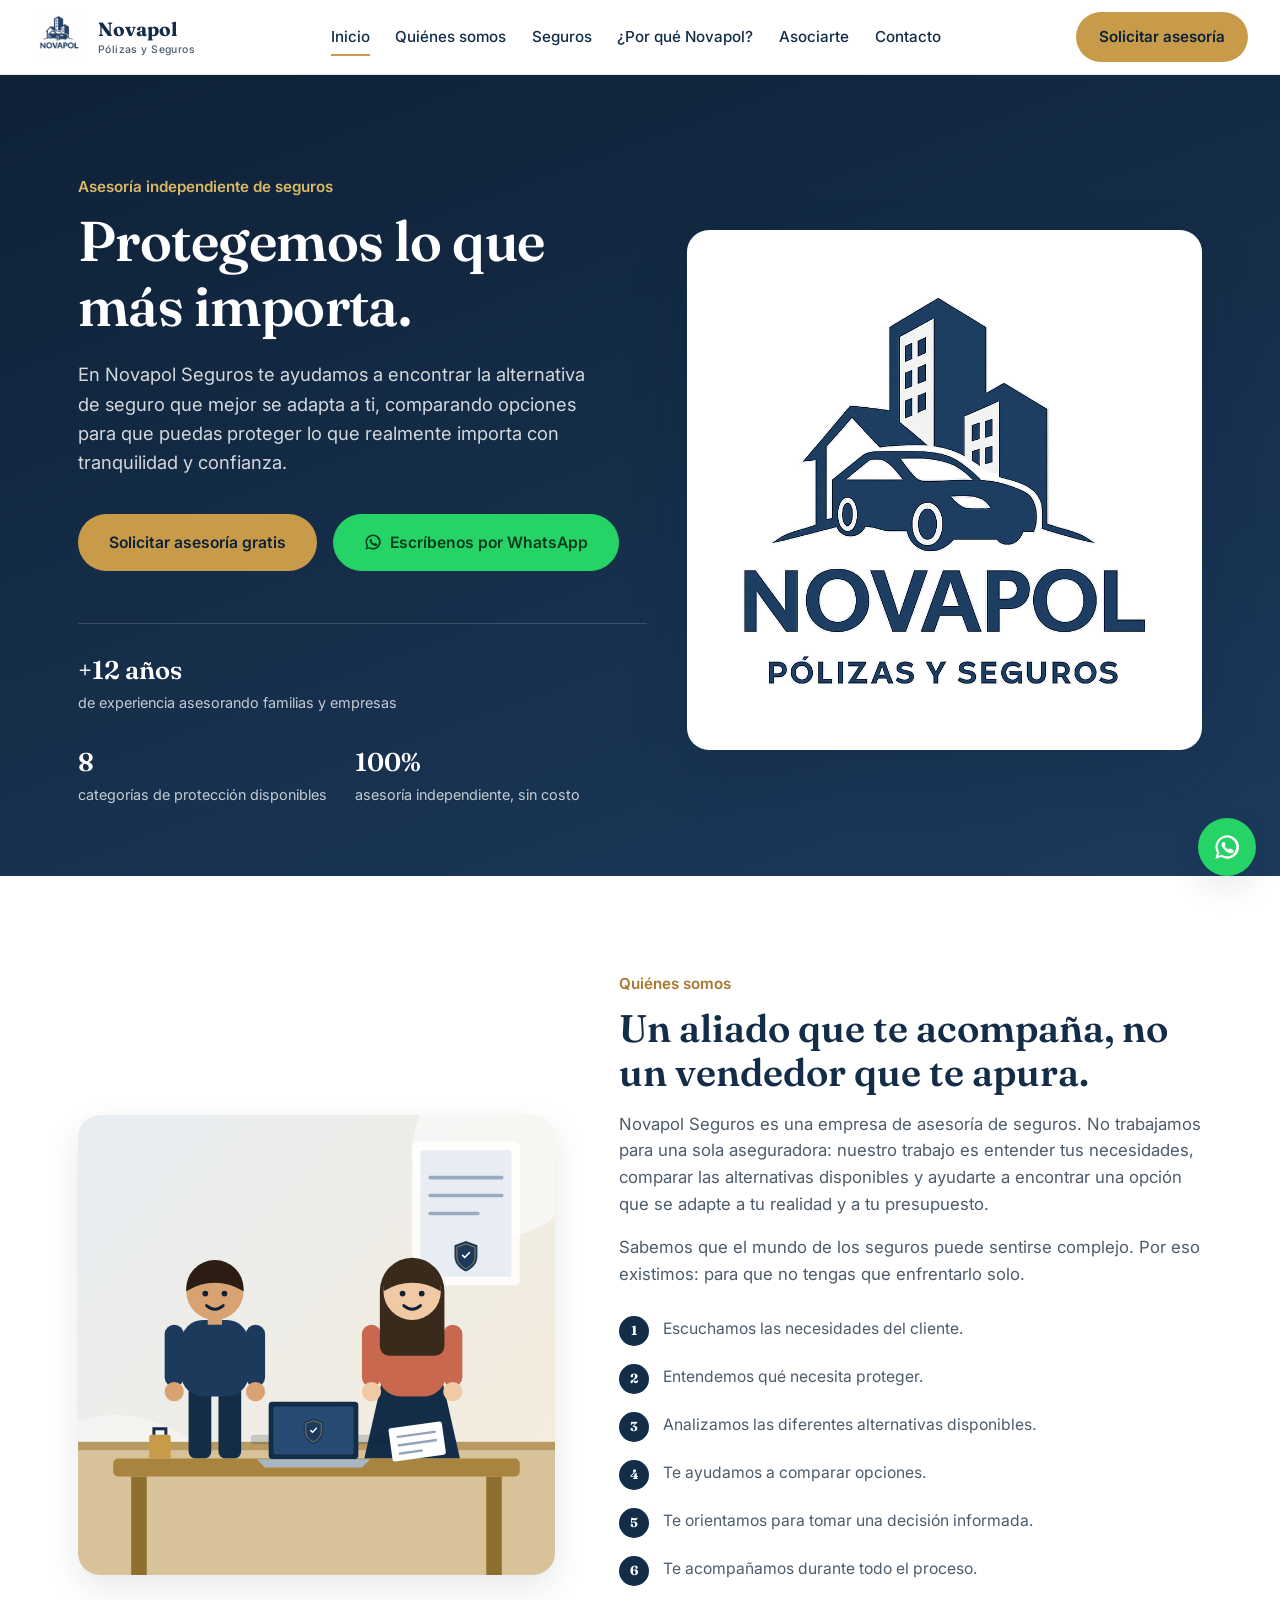
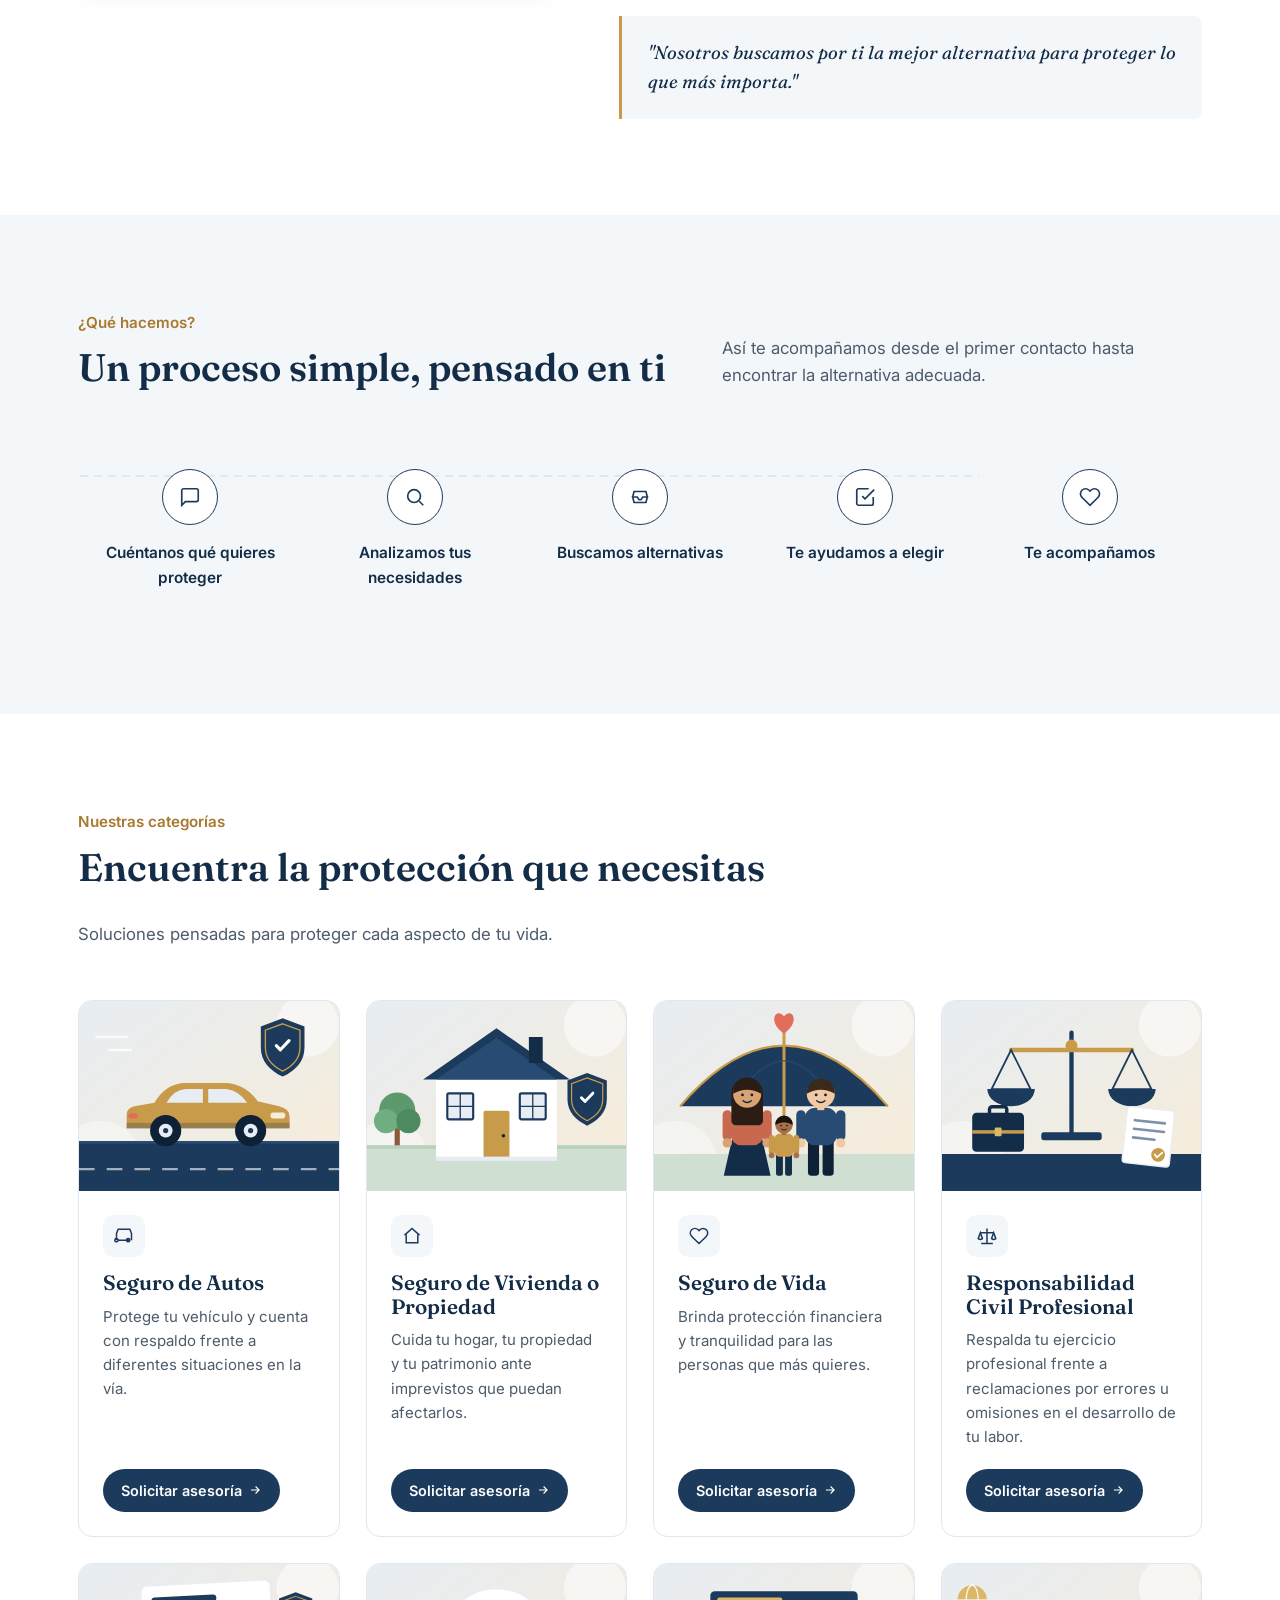
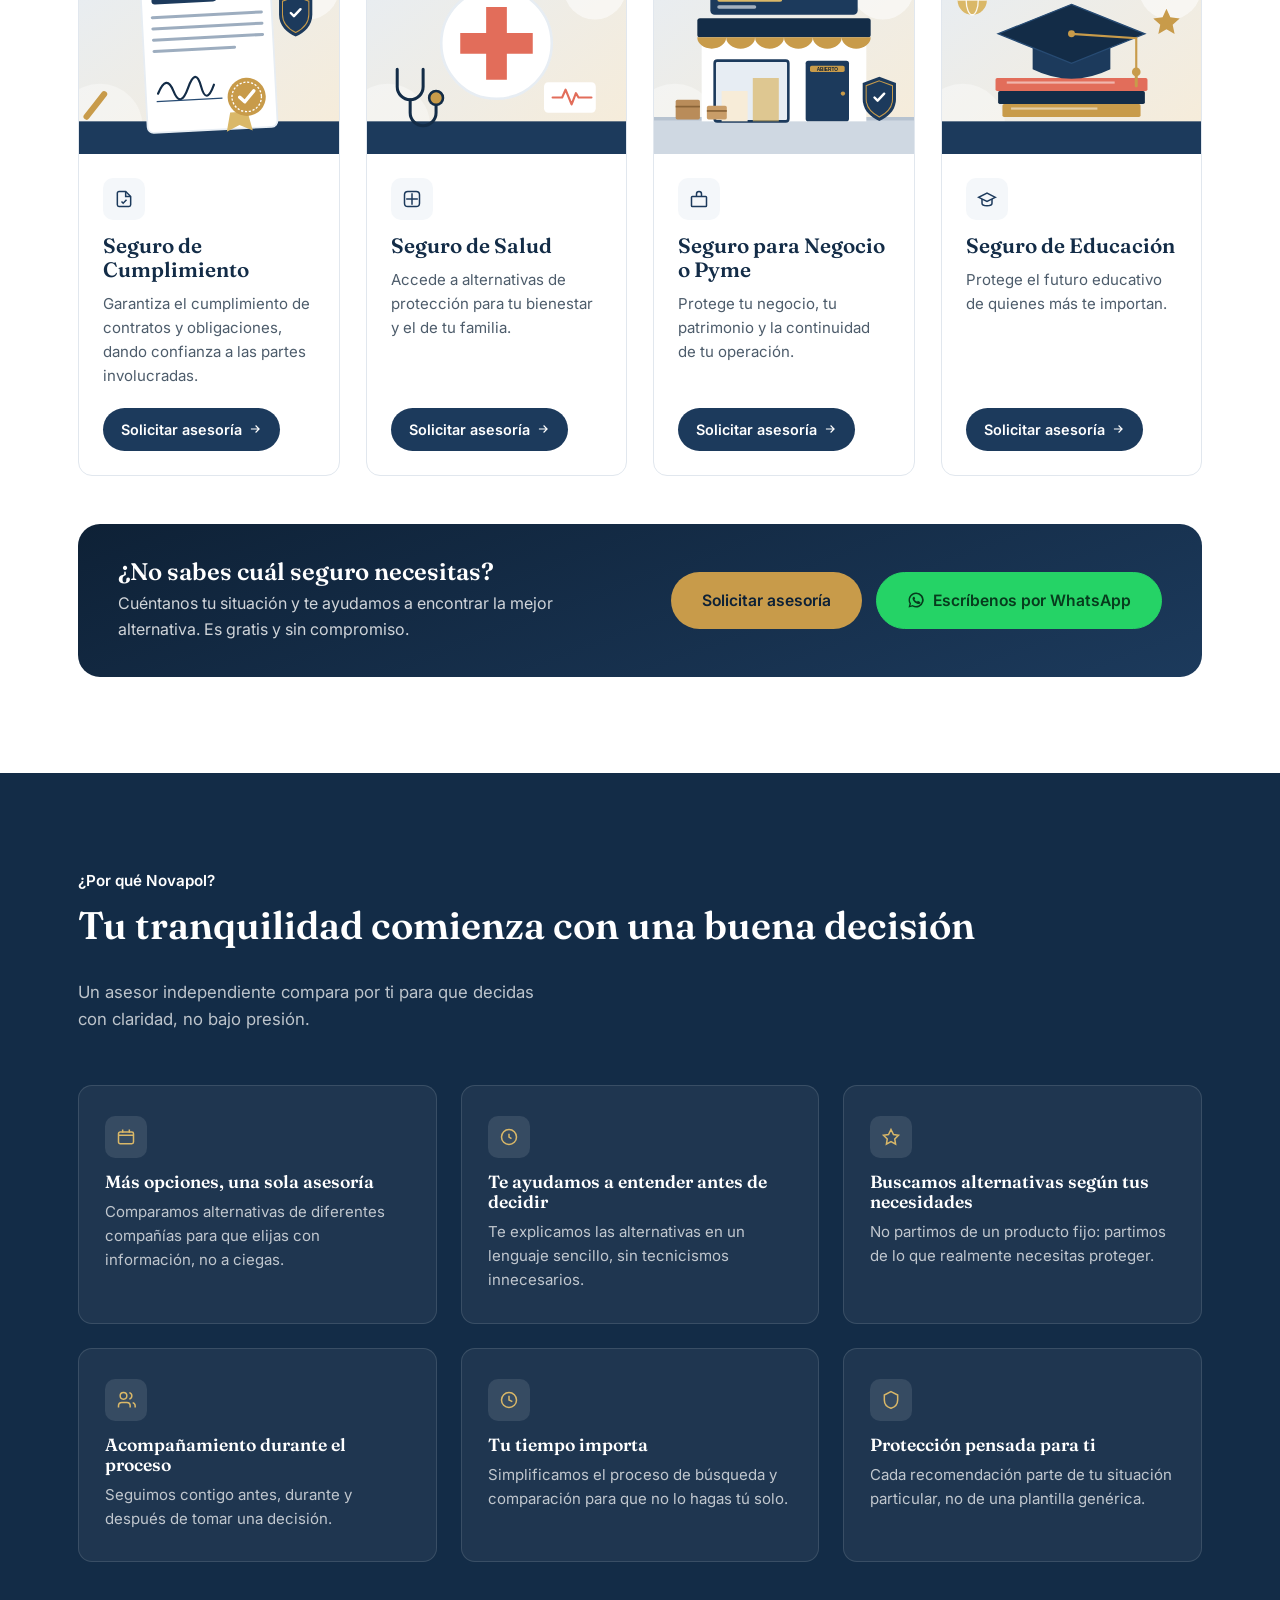
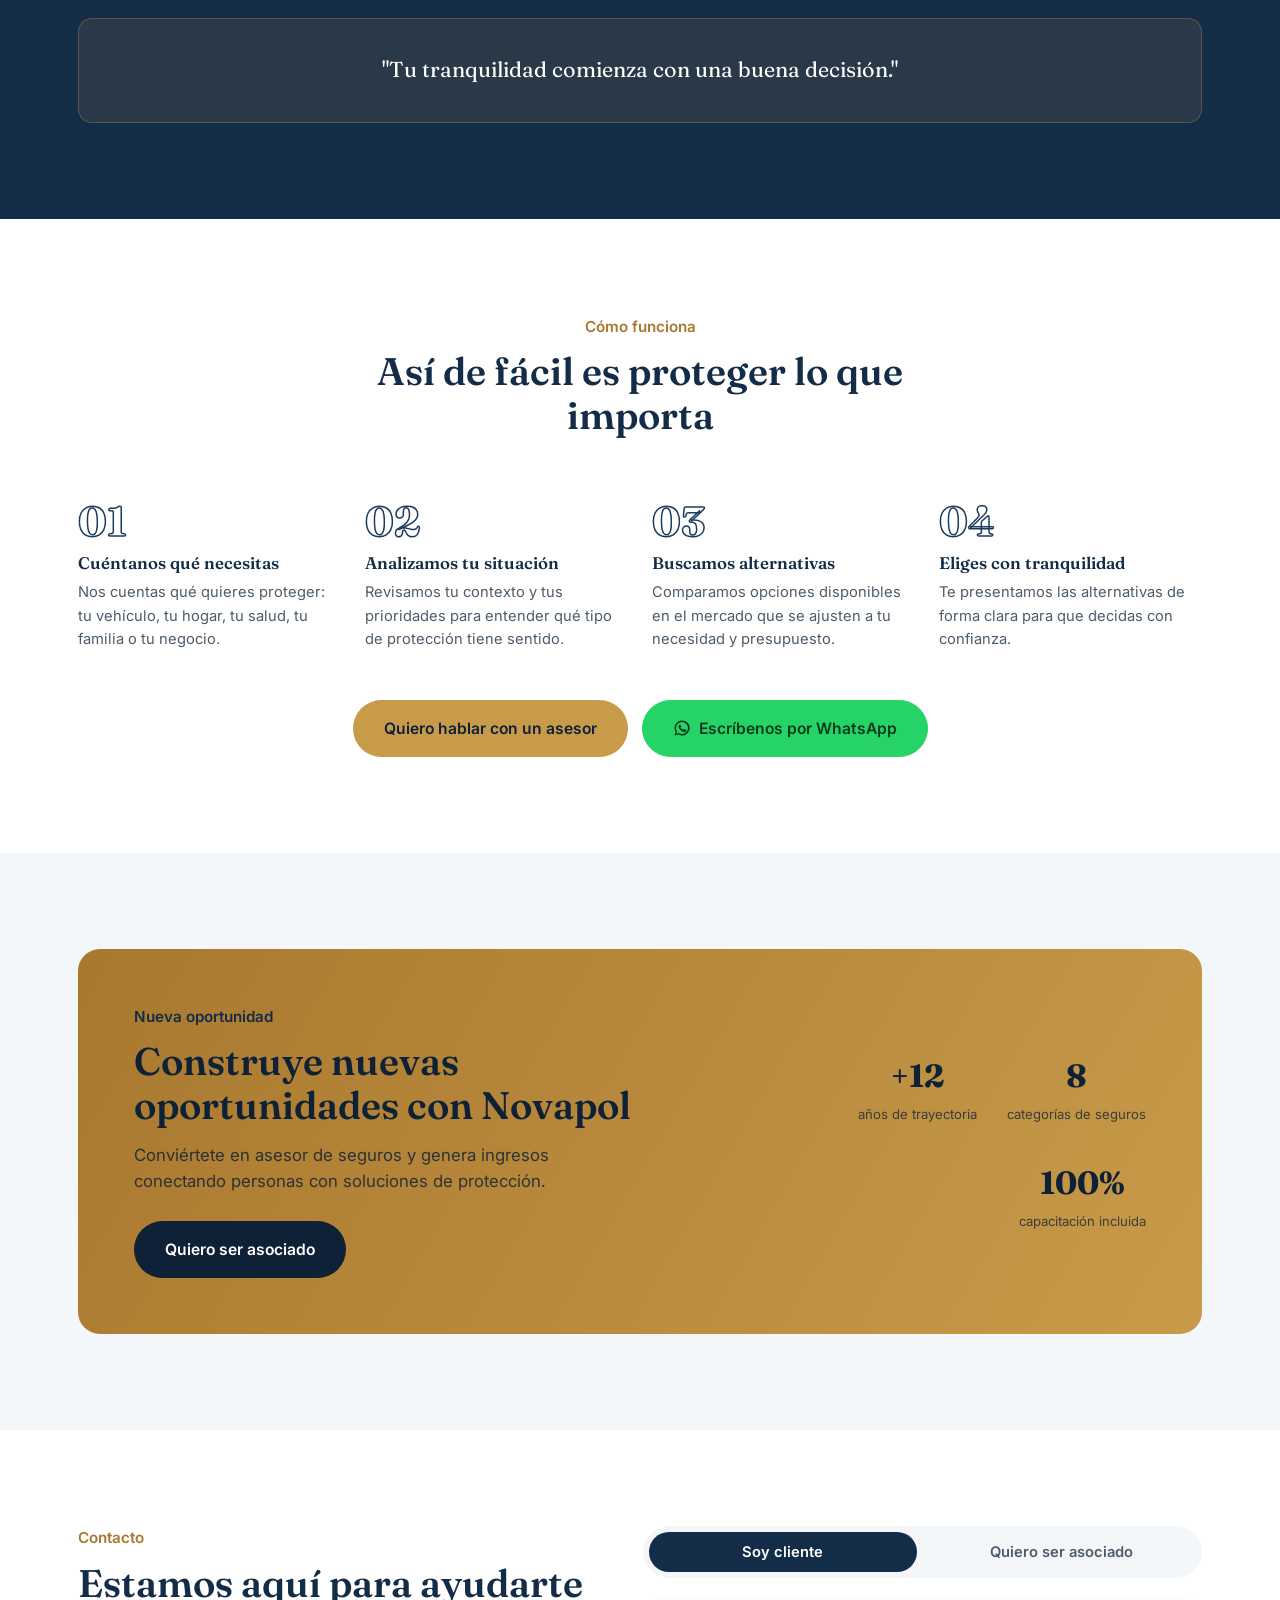
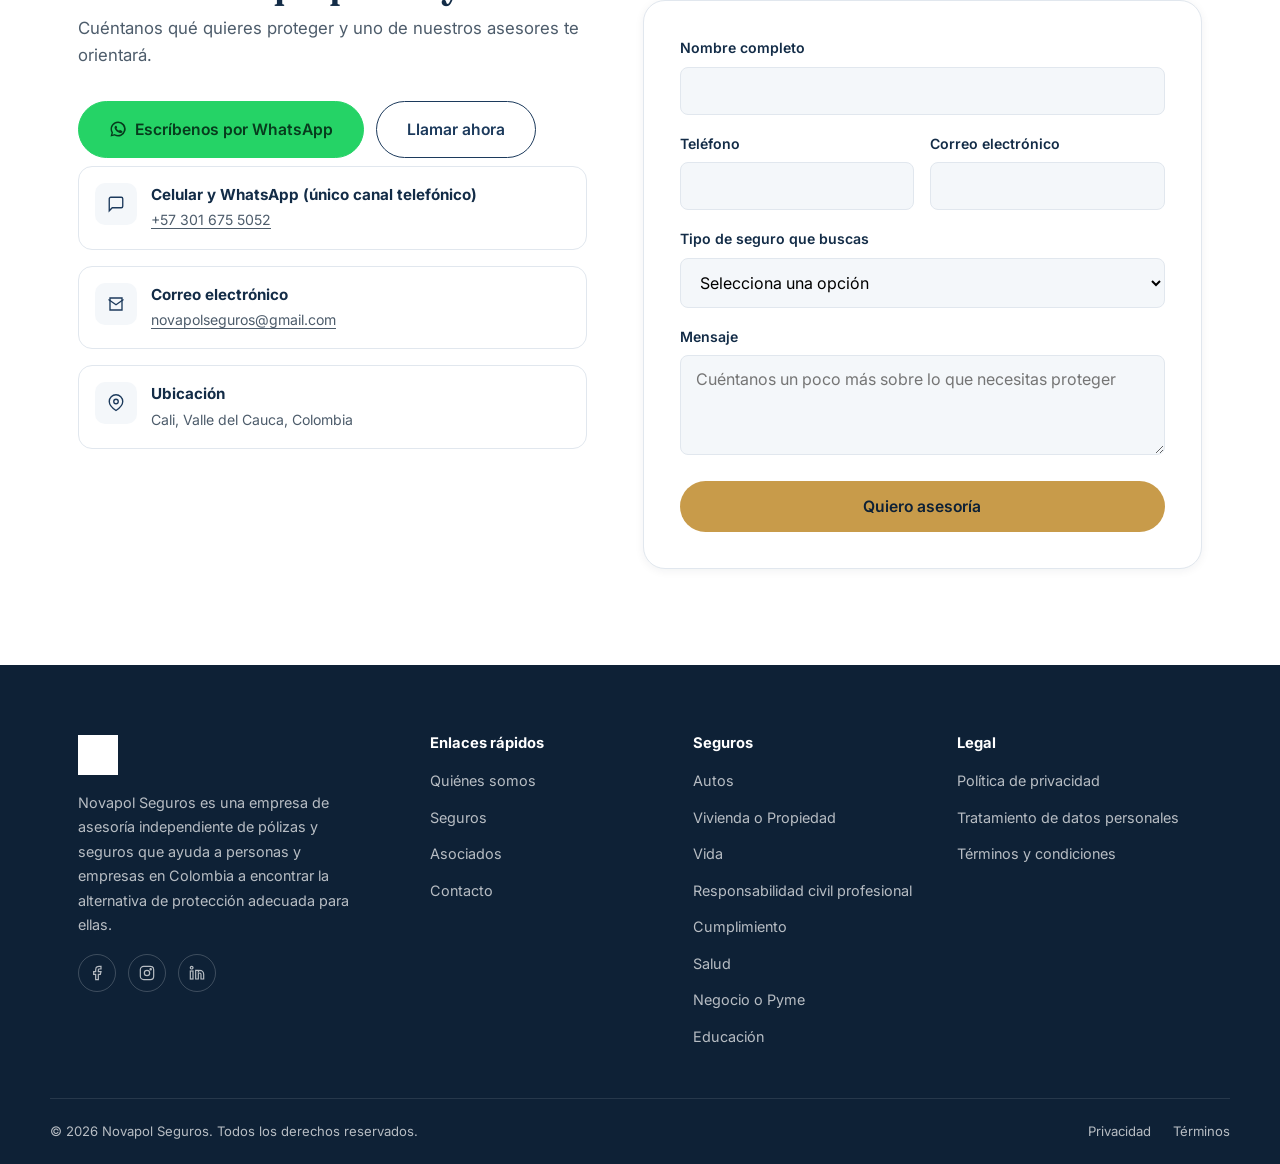
==== index.html @ b86d1c2f "Add files via upload" ====
<!DOCTYPE html>
<html lang="es-CO">
<head>
<meta charset="UTF-8">
<meta name="viewport" content="width=device-width, initial-scale=1.0">
<title>Novapol Seguros | Asesoría de pólizas y seguros en Cali, Colombia</title>
<meta name="description" content="En Novapol Seguros te ayudamos a encontrar la alternativa de seguro que mejor se adapta a ti. Comparamos opciones de autos, vivienda o propiedad, vida, responsabilidad civil profesional, cumplimiento, salud, negocio o pyme y educación con asesoría cercana y transparente.">
<meta name="keywords" content="asesoría de seguros, seguros Colombia, seguros Cali, seguro de autos, seguro de vida, seguro de salud, seguro de vivienda, seguro de cumplimiento, responsabilidad civil profesional, seguro pyme, seguro educativo, corredor de seguros">
<link rel="canonical" href="https://www.novapolseguros.com/">

<!-- Open Graph -->
<meta property="og:type" content="website">
<meta property="og:site_name" content="Novapol Seguros">
<meta property="og:title" content="Novapol Seguros | Protegemos lo que más importa">
<meta property="og:description" content="Asesoría independiente de seguros en Colombia. Comparamos alternativas de autos, vivienda o propiedad, vida, responsabilidad civil profesional, cumplimiento, salud, negocio o pyme y educación para ayudarte a decidir con tranquilidad.">
<meta property="og:image" content="images/logo-full.png">
<meta property="og:locale" content="es_CO">

<link rel="icon" type="image/png" href="images/favicon.png">
<link rel="apple-touch-icon" href="images/favicon.png">

<link rel="preconnect" href="https://fonts.googleapis.com">
<link rel="preconnect" href="https://fonts.gstatic.com" crossorigin>
<link href="https://fonts.googleapis.com/css2?family=Fraunces:wght@500;600;700&family=Inter:wght@400;500;600;700&display=swap" rel="stylesheet">

<link rel="stylesheet" href="css/styles.css">

<script type="application/ld+json">
{
  "@context": "https://schema.org",
  "@type": "InsuranceAgency",
  "name": "Novapol Seguros",
  "description": "Asesoría independiente de pólizas y seguros en Cali, Colombia.",
  "areaServed": "CO",
  "email": "novapolseguros@gmail.com",
  "telephone": "+573016755052",
  "address": {"@type": "PostalAddress", "addressLocality": "Cali", "addressRegion": "Valle del Cauca", "addressCountry": "CO"},
  "image": "images/logo-full.png"
}
</script>
</head>
<body>

<!-- ================= HEADER ================= -->
<header class="site-header">
  <div class="header-inner">
    <a href="index.html" class="brand" aria-label="Novapol Seguros, ir al inicio">
      <img src="images/logo-icon.png" alt="Logotipo de Novapol Seguros">
      <span class="brand-name">Novapol<small>Pólizas y Seguros</small></span>
    </a>

    <nav class="nav-desktop" aria-label="Navegación principal">
      <a href="#inicio">Inicio</a>
      <a href="#quienes-somos">Quiénes somos</a>
      <a href="#seguros">Seguros</a>
      <a href="#por-que-novapol">¿Por qué Novapol?</a>
      <a href="#asociate">Asociarte</a>
      <a href="#contacto">Contacto</a>
    </nav>

    <div class="header-actions">
      <a href="#contacto" class="btn btn-primary">Solicitar asesoría</a>
      <button class="hamburger" aria-label="Abrir menú" aria-expanded="false">
        <span></span><span></span><span></span>
      </button>
    </div>
  </div>

  <div class="mobile-menu" id="mobileMenu">
    <a href="#inicio">Inicio</a>
    <a href="#quienes-somos">Quiénes somos</a>
    <a href="#seguros">Seguros</a>
    <a href="#por-que-novapol">¿Por qué Novapol?</a>
    <a href="#asociate">Asociarte</a>
    <a href="#contacto">Contacto</a>
    <a href="#contacto" class="btn btn-primary btn-block">Solicitar asesoría</a>
    <a href="https://wa.me/573016755052?text=Hola%20Novapol%20Seguros%2C%20quisiera%20recibir%20asesor%C3%ADa%20sobre%20seguros." class="btn btn-wa btn-block" target="_blank" rel="noopener"><svg width="18" height="18" viewBox="0 0 24 24" fill="currentColor" aria-hidden="true"><path d="M12 2a10 10 0 0 0-8.6 15L2 22l5.2-1.4A10 10 0 1 0 12 2zm0 18a8 8 0 0 1-4.1-1.1l-.3-.2-3 .8.8-2.9-.2-.3A8 8 0 1 1 12 20zm4.4-6c-.2-.1-1.4-.7-1.6-.8s-.4-.1-.5.1-.5.7-.6.8-.2.1-.4 0a6.5 6.5 0 0 1-1.9-1.2 7 7 0 0 1-1.3-1.6c-.1-.2 0-.3.1-.4l.3-.4c.1-.1.1-.2.2-.4s0-.3 0-.4-.5-1.2-.7-1.6-.4-.4-.5-.4h-.5a1 1 0 0 0-.7.3 3 3 0 0 0-.9 2.2 5.2 5.2 0 0 0 1.1 2.7 11 11 0 0 0 4.4 3.9c.6.3 1.1.4 1.5.5a3.6 3.6 0 0 0 1.6.1 2.7 2.7 0 0 0 1.7-1.2 2.2 2.2 0 0 0 .1-1.2c-.1-.1-.2-.2-.4-.3z"/></svg> Escríbenos por WhatsApp</a>
    <a href="#asociate" class="btn btn-ghost-navy btn-block">Asóciate con nosotros</a>
  </div>
</header>

<!-- ================= HERO ================= -->
<section class="hero" id="inicio">
  <div class="wrap">
    <div class="hero-grid">
      <div class="hero-copy">
        <span class="eyebrow">Asesoría independiente de seguros</span>
        <h1>Protegemos lo que más importa.</h1>
        <p class="hero-sub">En Novapol Seguros te ayudamos a encontrar la alternativa de seguro que mejor se adapta a ti, comparando opciones para que puedas proteger lo que realmente importa con tranquilidad y confianza.</p>
        <div class="hero-ctas">
          <a href="#contacto" class="btn btn-primary">Solicitar asesoría gratis</a>
          <a href="https://wa.me/573016755052?text=Hola%20Novapol%20Seguros%2C%20quisiera%20recibir%20asesor%C3%ADa%20sobre%20seguros." class="btn btn-wa " target="_blank" rel="noopener"><svg width="18" height="18" viewBox="0 0 24 24" fill="currentColor" aria-hidden="true"><path d="M12 2a10 10 0 0 0-8.6 15L2 22l5.2-1.4A10 10 0 1 0 12 2zm0 18a8 8 0 0 1-4.1-1.1l-.3-.2-3 .8.8-2.9-.2-.3A8 8 0 1 1 12 20zm4.4-6c-.2-.1-1.4-.7-1.6-.8s-.4-.1-.5.1-.5.7-.6.8-.2.1-.4 0a6.5 6.5 0 0 1-1.9-1.2 7 7 0 0 1-1.3-1.6c-.1-.2 0-.3.1-.4l.3-.4c.1-.1.1-.2.2-.4s0-.3 0-.4-.5-1.2-.7-1.6-.4-.4-.5-.4h-.5a1 1 0 0 0-.7.3 3 3 0 0 0-.9 2.2 5.2 5.2 0 0 0 1.1 2.7 11 11 0 0 0 4.4 3.9c.6.3 1.1.4 1.5.5a3.6 3.6 0 0 0 1.6.1 2.7 2.7 0 0 0 1.7-1.2 2.2 2.2 0 0 0 .1-1.2c-.1-.1-.2-.2-.4-.3z"/></svg> Escríbenos por WhatsApp</a>
        </div>
        <div class="hero-trust">
          <div><strong>+12 años</strong>de experiencia asesorando familias y empresas</div>
          <div><strong>8</strong>categorías de protección disponibles</div>
          <div><strong>100%</strong>asesoría independiente, sin costo</div>
        </div>
      </div>
      <div class="hero-media">
        <div class="hero-logo"><img src="images/logo-hero.png" alt="Logotipo de Novapol Pólizas y Seguros" loading="eager"></div>
      </div>
    </div>
  </div>
</section>

<!-- ================= QUIÉNES SOMOS ================= -->
<section class="section" id="quienes-somos">
  <div class="wrap about-grid">
    <div class="about-media reveal">
      <img src="images/asesoria-novapol.svg" alt="Asesor de Novapol Seguros conversando con un cliente">
    </div>
    <div class="about-copy reveal">
      <span class="eyebrow">Quiénes somos</span>
      <h2>Un aliado que te acompaña, no un vendedor que te apura.</h2>
      <p>Novapol Seguros es una empresa de asesoría de seguros. No trabajamos para una sola aseguradora: nuestro trabajo es entender tus necesidades, comparar las alternativas disponibles y ayudarte a encontrar una opción que se adapte a tu realidad y a tu presupuesto.</p>
      <p>Sabemos que el mundo de los seguros puede sentirse complejo. Por eso existimos: para que no tengas que enfrentarlo solo.</p>

      <ul class="about-list">
        <li><span class="num">1</span>Escuchamos las necesidades del cliente.</li>
        <li><span class="num">2</span>Entendemos qué necesita proteger.</li>
        <li><span class="num">3</span>Analizamos las diferentes alternativas disponibles.</li>
        <li><span class="num">4</span>Te ayudamos a comparar opciones.</li>
        <li><span class="num">5</span>Te orientamos para tomar una decisión informada.</li>
        <li><span class="num">6</span>Te acompañamos durante todo el proceso.</li>
      </ul>

      <div class="about-quote">"Nosotros buscamos por ti la mejor alternativa para proteger lo que más importa."</div>
    </div>
  </div>
</section>

<!-- ================= QUÉ HACEMOS (proceso) ================= -->
<section class="section section-tint">
  <div class="wrap">
    <div class="head-row reveal">
      <div>
        <span class="eyebrow">¿Qué hacemos?</span>
        <h2>Un proceso simple, pensado en ti</h2>
      </div>
      <p class="lead">Así te acompañamos desde el primer contacto hasta encontrar la alternativa adecuada.</p>
    </div>

    <div class="flow reveal">
      <div class="flow-step">
        <div class="flow-icon" aria-hidden="true">
          <svg width="22" height="22" viewBox="0 0 24 24" fill="none" stroke="currentColor" stroke-width="1.8"><path d="M21 15a2 2 0 0 1-2 2H7l-4 4V5a2 2 0 0 1 2-2h14a2 2 0 0 1 2 2z"/></svg>
        </div>
        <p>Cuéntanos qué quieres proteger</p>
      </div>
      <div class="flow-step">
        <div class="flow-icon" aria-hidden="true">
          <svg width="22" height="22" viewBox="0 0 24 24" fill="none" stroke="currentColor" stroke-width="1.8"><circle cx="11" cy="11" r="7"/><path d="M21 21l-4.35-4.35"/></svg>
        </div>
        <p>Analizamos tus necesidades</p>
      </div>
      <div class="flow-step">
        <div class="flow-icon" aria-hidden="true">
          <svg width="22" height="22" viewBox="0 0 24 24" fill="none" stroke="currentColor" stroke-width="1.8"><path d="M3 12h6l2 3h2l2-3h6"/><path d="M5.5 6h13l1.5 6-1.5 6h-13L4 12z"/></svg>
        </div>
        <p>Buscamos alternativas</p>
      </div>
      <div class="flow-step">
        <div class="flow-icon" aria-hidden="true">
          <svg width="22" height="22" viewBox="0 0 24 24" fill="none" stroke="currentColor" stroke-width="1.8"><path d="M9 11l3 3L22 4"/><path d="M21 12v7a2 2 0 0 1-2 2H5a2 2 0 0 1-2-2V5a2 2 0 0 1 2-2h11"/></svg>
        </div>
        <p>Te ayudamos a elegir</p>
      </div>
      <div class="flow-step">
        <div class="flow-icon" aria-hidden="true">
          <svg width="22" height="22" viewBox="0 0 24 24" fill="none" stroke="currentColor" stroke-width="1.8"><path d="M20.8 4.6a5.5 5.5 0 0 0-7.8 0L12 5.6l-1-1a5.5 5.5 0 1 0-7.8 7.8l1 1L12 21l7.8-7.6 1-1a5.5 5.5 0 0 0 0-7.8z"/></svg>
        </div>
        <p>Te acompañamos</p>
      </div>
    </div>
  </div>
</section>

<!-- ================= SEGUROS ================= -->
<section class="section" id="seguros">
  <div class="wrap">
    <div class="head-row reveal">
      <div>
        <span class="eyebrow">Nuestras categorías</span>
        <h2>Encuentra la protección que necesitas</h2>
      </div>
      <p class="lead">Soluciones pensadas para proteger cada aspecto de tu vida.</p>
    </div>

    <div class="cards-grid">

      <article class="ins-card reveal">
        <div class="ins-media"><img src="images/seguros/autos.svg" alt="Automóvil moderno, representando el seguro de autos" loading="lazy"></div>
        <div class="ins-body">
          <div class="ins-icon" aria-hidden="true"><svg width="20" height="20" viewBox="0 0 24 24" fill="none" stroke="currentColor" stroke-width="1.8"><path d="M5 17h14M5 17a2 2 0 1 1-4 0 2 2 0 0 1 4 0zm14 0a2 2 0 1 1-4 0 2 2 0 0 1 4 0zM3 17V9l2-5h14l2 5v8"/></svg></div>
          <h3>Seguro de Autos</h3>
          <p>Protege tu vehículo y cuenta con respaldo frente a diferentes situaciones en la vía.</p>
          <a href="#contacto" class="ins-link ins-cta" data-seguro="Autos">Solicitar asesoría <svg width="14" height="14" viewBox="0 0 24 24" fill="none" stroke="currentColor" stroke-width="2"><path d="M5 12h14M13 6l6 6-6 6"/></svg></a>
        </div>
      </article>

      <article class="ins-card reveal">
        <div class="ins-media"><img src="images/seguros/vivienda.svg" alt="Casa con escudo de protección, representando el seguro de vivienda o propiedad" loading="lazy"></div>
        <div class="ins-body">
          <div class="ins-icon" aria-hidden="true"><svg width="20" height="20" viewBox="0 0 24 24" fill="none" stroke="currentColor" stroke-width="1.8"><path d="M3 11l9-8 9 8"/><path d="M5 10v10h14V10"/></svg></div>
          <h3>Seguro de Vivienda o Propiedad</h3>
          <p>Cuida tu hogar, tu propiedad y tu patrimonio ante imprevistos que puedan afectarlos.</p>
          <a href="#contacto" class="ins-link ins-cta" data-seguro="Vivienda o Propiedad">Solicitar asesoría <svg width="14" height="14" viewBox="0 0 24 24" fill="none" stroke="currentColor" stroke-width="2"><path d="M5 12h14M13 6l6 6-6 6"/></svg></a>
        </div>
      </article>

      <article class="ins-card reveal">
        <div class="ins-media"><img src="images/seguros/vida.svg" alt="Familia protegida bajo un paraguas, representando el seguro de vida" loading="lazy"></div>
        <div class="ins-body">
          <div class="ins-icon" aria-hidden="true"><svg width="20" height="20" viewBox="0 0 24 24" fill="none" stroke="currentColor" stroke-width="1.8"><path d="M20.8 4.6a5.5 5.5 0 0 0-7.8 0L12 5.6l-1-1a5.5 5.5 0 1 0-7.8 7.8l1 1L12 21l7.8-7.6 1-1a5.5 5.5 0 0 0 0-7.8z"/></svg></div>
          <h3>Seguro de Vida</h3>
          <p>Brinda protección financiera y tranquilidad para las personas que más quieres.</p>
          <a href="#contacto" class="ins-link ins-cta" data-seguro="Vida">Solicitar asesoría <svg width="14" height="14" viewBox="0 0 24 24" fill="none" stroke="currentColor" stroke-width="2"><path d="M5 12h14M13 6l6 6-6 6"/></svg></a>
        </div>
      </article>

      <article class="ins-card reveal">
        <div class="ins-media"><img src="images/seguros/responsabilidad-civil-profesional.svg" alt="Balanza de la justicia y maletín, representando la responsabilidad civil profesional" loading="lazy"></div>
        <div class="ins-body">
          <div class="ins-icon" aria-hidden="true"><svg width="20" height="20" viewBox="0 0 24 24" fill="none" stroke="currentColor" stroke-width="1.8"><path d="M12 3v18M5 21h14M4 8h16"/><path d="M4 8l-2.5 7a3 3 0 0 0 5 0zM20 8l-2.5 7a3 3 0 0 0 5 0z"/></svg></div>
          <h3>Responsabilidad Civil Profesional</h3>
          <p>Respalda tu ejercicio profesional frente a reclamaciones por errores u omisiones en el desarrollo de tu labor.</p>
          <a href="#contacto" class="ins-link ins-cta" data-seguro="Responsabilidad civil profesional">Solicitar asesoría <svg width="14" height="14" viewBox="0 0 24 24" fill="none" stroke="currentColor" stroke-width="2"><path d="M5 12h14M13 6l6 6-6 6"/></svg></a>
        </div>
      </article>

      <article class="ins-card reveal">
        <div class="ins-media"><img src="images/seguros/cumplimiento.svg" alt="Contrato con sello de garantía, representando el seguro de cumplimiento" loading="lazy"></div>
        <div class="ins-body">
          <div class="ins-icon" aria-hidden="true"><svg width="20" height="20" viewBox="0 0 24 24" fill="none" stroke="currentColor" stroke-width="1.8"><path d="M14 3H6a2 2 0 0 0-2 2v14a2 2 0 0 0 2 2h12a2 2 0 0 0 2-2V9z"/><path d="M14 3v6h6M9 15l2 2 4-4"/></svg></div>
          <h3>Seguro de Cumplimiento</h3>
          <p>Garantiza el cumplimiento de contratos y obligaciones, dando confianza a las partes involucradas.</p>
          <a href="#contacto" class="ins-link ins-cta" data-seguro="Cumplimiento">Solicitar asesoría <svg width="14" height="14" viewBox="0 0 24 24" fill="none" stroke="currentColor" stroke-width="2"><path d="M5 12h14M13 6l6 6-6 6"/></svg></a>
        </div>
      </article>

      <article class="ins-card reveal">
        <div class="ins-media"><img src="images/seguros/salud.svg" alt="Cruz médica y estetoscopio, representando el seguro de salud" loading="lazy"></div>
        <div class="ins-body">
          <div class="ins-icon" aria-hidden="true"><svg width="20" height="20" viewBox="0 0 24 24" fill="none" stroke="currentColor" stroke-width="1.8"><path d="M12 5v14M5 12h14"/><rect x="3" y="3" width="18" height="18" rx="4"/></svg></div>
          <h3>Seguro de Salud</h3>
          <p>Accede a alternativas de protección para tu bienestar y el de tu familia.</p>
          <a href="#contacto" class="ins-link ins-cta" data-seguro="Salud">Solicitar asesoría <svg width="14" height="14" viewBox="0 0 24 24" fill="none" stroke="currentColor" stroke-width="2"><path d="M5 12h14M13 6l6 6-6 6"/></svg></a>
        </div>
      </article>

      <article class="ins-card reveal">
        <div class="ins-media"><img src="images/seguros/negocio-pyme.svg" alt="Local comercial con escudo de protección, representando el seguro para negocio o pyme" loading="lazy"></div>
        <div class="ins-body">
          <div class="ins-icon" aria-hidden="true"><svg width="20" height="20" viewBox="0 0 24 24" fill="none" stroke="currentColor" stroke-width="1.8"><rect x="3" y="9" width="18" height="12" rx="1"/><path d="M9 9V6a3 3 0 0 1 6 0v3"/></svg></div>
          <h3>Seguro para Negocio o Pyme</h3>
          <p>Protege tu negocio, tu patrimonio y la continuidad de tu operación.</p>
          <a href="#contacto" class="ins-link ins-cta" data-seguro="Negocio o Pyme">Solicitar asesoría <svg width="14" height="14" viewBox="0 0 24 24" fill="none" stroke="currentColor" stroke-width="2"><path d="M5 12h14M13 6l6 6-6 6"/></svg></a>
        </div>
      </article>

      <article class="ins-card reveal">
        <div class="ins-media"><img src="images/seguros/educacion.svg" alt="Birrete de graduación sobre libros, representando el seguro de educación" loading="lazy"></div>
        <div class="ins-body">
          <div class="ins-icon" aria-hidden="true"><svg width="20" height="20" viewBox="0 0 24 24" fill="none" stroke="currentColor" stroke-width="1.8"><path d="M22 10L12 5 2 10l10 5 10-5z"/><path d="M6 12v5c0 1.7 2.7 3 6 3s6-1.3 6-3v-5"/></svg></div>
          <h3>Seguro de Educación</h3>
          <p>Protege el futuro educativo de quienes más te importan.</p>
          <a href="#contacto" class="ins-link ins-cta" data-seguro="Educación">Solicitar asesoría <svg width="14" height="14" viewBox="0 0 24 24" fill="none" stroke="currentColor" stroke-width="2"><path d="M5 12h14M13 6l6 6-6 6"/></svg></a>
        </div>
      </article>

    </div>

    <div class="cta-band reveal">
      <div>
        <h3>¿No sabes cuál seguro necesitas?</h3>
        <p>Cuéntanos tu situación y te ayudamos a encontrar la mejor alternativa. Es gratis y sin compromiso.</p>
      </div>
      <div class="cta-band-actions">
        <a href="#contacto" class="btn btn-primary">Solicitar asesoría</a>
        <a href="https://wa.me/573016755052?text=Hola%20Novapol%20Seguros%2C%20quisiera%20recibir%20asesor%C3%ADa%20sobre%20seguros." class="btn btn-wa " target="_blank" rel="noopener"><svg width="18" height="18" viewBox="0 0 24 24" fill="currentColor" aria-hidden="true"><path d="M12 2a10 10 0 0 0-8.6 15L2 22l5.2-1.4A10 10 0 1 0 12 2zm0 18a8 8 0 0 1-4.1-1.1l-.3-.2-3 .8.8-2.9-.2-.3A8 8 0 1 1 12 20zm4.4-6c-.2-.1-1.4-.7-1.6-.8s-.4-.1-.5.1-.5.7-.6.8-.2.1-.4 0a6.5 6.5 0 0 1-1.9-1.2 7 7 0 0 1-1.3-1.6c-.1-.2 0-.3.1-.4l.3-.4c.1-.1.1-.2.2-.4s0-.3 0-.4-.5-1.2-.7-1.6-.4-.4-.5-.4h-.5a1 1 0 0 0-.7.3 3 3 0 0 0-.9 2.2 5.2 5.2 0 0 0 1.1 2.7 11 11 0 0 0 4.4 3.9c.6.3 1.1.4 1.5.5a3.6 3.6 0 0 0 1.6.1 2.7 2.7 0 0 0 1.7-1.2 2.2 2.2 0 0 0 .1-1.2c-.1-.1-.2-.2-.4-.3z"/></svg> Escríbenos por WhatsApp</a>
      </div>
    </div>
  </div>
</section>

<!-- ================= POR QUÉ NOVAPOL ================= -->
<section class="section section-navy" id="por-que-novapol">
  <div class="wrap">
    <div class="head-row reveal">
      <div>
        <span class="eyebrow">¿Por qué Novapol?</span>
        <h2>Tu tranquilidad comienza con una buena decisión</h2>
      </div>
      <p class="lead" style="color:rgba(255,255,255,.72)">Un asesor independiente compara por ti para que decidas con claridad, no bajo presión.</p>
    </div>

    <div class="why-grid reveal">
      <div class="why-card">
        <div class="ins-icon" aria-hidden="true">
          <svg width="20" height="20" viewBox="0 0 24 24" fill="none" stroke="currentColor" stroke-width="1.8"><rect x="3" y="6" width="18" height="14" rx="2"/><path d="M3 10h18M8 3v4M16 3v4"/></svg>
        </div>
        <h3>Más opciones, una sola asesoría</h3>
        <p>Comparamos alternativas de diferentes compañías para que elijas con información, no a ciegas.</p>
      </div>
      <div class="why-card">
        <div class="ins-icon" aria-hidden="true">
          <svg width="20" height="20" viewBox="0 0 24 24" fill="none" stroke="currentColor" stroke-width="1.8"><circle cx="12" cy="12" r="9"/><path d="M12 8v4l3 2"/></svg>
        </div>
        <h3>Te ayudamos a entender antes de decidir</h3>
        <p>Te explicamos las alternativas en un lenguaje sencillo, sin tecnicismos innecesarios.</p>
      </div>
      <div class="why-card">
        <div class="ins-icon" aria-hidden="true">
          <svg width="20" height="20" viewBox="0 0 24 24" fill="none" stroke="currentColor" stroke-width="1.8"><path d="M12 3l3 6 6 .9-4.5 4.4 1 6.2-5.5-3-5.5 3 1-6.2L3 9.9 9 9z"/></svg>
        </div>
        <h3>Buscamos alternativas según tus necesidades</h3>
        <p>No partimos de un producto fijo: partimos de lo que realmente necesitas proteger.</p>
      </div>
      <div class="why-card">
        <div class="ins-icon" aria-hidden="true">
          <svg width="20" height="20" viewBox="0 0 24 24" fill="none" stroke="currentColor" stroke-width="1.8"><path d="M17 21v-2a4 4 0 0 0-4-4H7a4 4 0 0 0-4 4v2"/><circle cx="9" cy="7" r="4"/><path d="M23 21v-2a4 4 0 0 0-3-3.87"/><path d="M16 3.13a4 4 0 0 1 0 7.75"/></svg>
        </div>
        <h3>Acompañamiento durante el proceso</h3>
        <p>Seguimos contigo antes, durante y después de tomar una decisión.</p>
      </div>
      <div class="why-card">
        <div class="ins-icon" aria-hidden="true">
          <svg width="20" height="20" viewBox="0 0 24 24" fill="none" stroke="currentColor" stroke-width="1.8"><circle cx="12" cy="12" r="9"/><path d="M12 7v5l4 2"/></svg>
        </div>
        <h3>Tu tiempo importa</h3>
        <p>Simplificamos el proceso de búsqueda y comparación para que no lo hagas tú solo.</p>
      </div>
      <div class="why-card">
        <div class="ins-icon" aria-hidden="true">
          <svg width="20" height="20" viewBox="0 0 24 24" fill="none" stroke="currentColor" stroke-width="1.8"><path d="M12 2l8 4v6c0 5-3.4 8.5-8 10-4.6-1.5-8-5-8-10V6z"/></svg>
        </div>
        <h3>Protección pensada para ti</h3>
        <p>Cada recomendación parte de tu situación particular, no de una plantilla genérica.</p>
      </div>
    </div>

    <div class="why-banner reveal">
      <p>"Tu tranquilidad comienza con una buena decisión."</p>
    </div>
  </div>
</section>

<!-- ================= PROCESO 4 PASOS ================= -->
<section class="section">
  <div class="wrap">
    <div class="center-col reveal">
      <span class="eyebrow">Cómo funciona</span>
      <h2>Así de fácil es proteger lo que importa</h2>
    </div>

    <div class="steps4 mt-lg reveal">
      <div class="step4">
        <span class="step-no">01</span>
        <h3>Cuéntanos qué necesitas</h3>
        <p>Nos cuentas qué quieres proteger: tu vehículo, tu hogar, tu salud, tu familia o tu negocio.</p>
      </div>
      <div class="step4">
        <span class="step-no">02</span>
        <h3>Analizamos tu situación</h3>
        <p>Revisamos tu contexto y tus prioridades para entender qué tipo de protección tiene sentido.</p>
      </div>
      <div class="step4">
        <span class="step-no">03</span>
        <h3>Buscamos alternativas</h3>
        <p>Comparamos opciones disponibles en el mercado que se ajusten a tu necesidad y presupuesto.</p>
      </div>
      <div class="step4">
        <span class="step-no">04</span>
        <h3>Eliges con tranquilidad</h3>
        <p>Te presentamos las alternativas de forma clara para que decidas con confianza.</p>
      </div>
    </div>

    <div class="steps-cta reveal">
      <a href="#contacto" class="btn btn-primary">Quiero hablar con un asesor</a>
      <a href="https://wa.me/573016755052?text=Hola%20Novapol%20Seguros%2C%20quisiera%20recibir%20asesor%C3%ADa%20sobre%20seguros." class="btn btn-wa " target="_blank" rel="noopener"><svg width="18" height="18" viewBox="0 0 24 24" fill="currentColor" aria-hidden="true"><path d="M12 2a10 10 0 0 0-8.6 15L2 22l5.2-1.4A10 10 0 1 0 12 2zm0 18a8 8 0 0 1-4.1-1.1l-.3-.2-3 .8.8-2.9-.2-.3A8 8 0 1 1 12 20zm4.4-6c-.2-.1-1.4-.7-1.6-.8s-.4-.1-.5.1-.5.7-.6.8-.2.1-.4 0a6.5 6.5 0 0 1-1.9-1.2 7 7 0 0 1-1.3-1.6c-.1-.2 0-.3.1-.4l.3-.4c.1-.1.1-.2.2-.4s0-.3 0-.4-.5-1.2-.7-1.6-.4-.4-.5-.4h-.5a1 1 0 0 0-.7.3 3 3 0 0 0-.9 2.2 5.2 5.2 0 0 0 1.1 2.7 11 11 0 0 0 4.4 3.9c.6.3 1.1.4 1.5.5a3.6 3.6 0 0 0 1.6.1 2.7 2.7 0 0 0 1.7-1.2 2.2 2.2 0 0 0 .1-1.2c-.1-.1-.2-.2-.4-.3z"/></svg> Escríbenos por WhatsApp</a>
    </div>
  </div>
</section>

<!-- ================= ASÓCIATE (teaser) ================= -->
<section class="section section-tint" id="asociate">
  <div class="wrap">
    <div class="assoc-teaser reveal">
      <div>
        <span class="eyebrow" style="color:var(--navy-800)">Nueva oportunidad</span>
        <h2>Construye nuevas oportunidades con Novapol</h2>
        <p>Conviértete en asesor de seguros y genera ingresos conectando personas con soluciones de protección.</p>
        <a href="asociate.html" class="btn btn-primary mt-lg" style="margin-top:26px;display:inline-flex;">Quiero ser asociado</a>
      </div>
      <div class="assoc-stats">
        <div><strong>+12</strong><span>años de trayectoria</span></div>
        <div><strong>8</strong><span>categorías de seguros</span></div>
        <div><strong>100%</strong><span>capacitación incluida</span></div>
      </div>
    </div>
  </div>
</section>

<!-- ================= CONTACTO ================= -->
<section class="section" id="contacto">
  <div class="wrap contact-grid">
    <div class="contact-info reveal">
      <span class="eyebrow">Contacto</span>
      <h2>Estamos aquí para ayudarte</h2>
      <p>Cuéntanos qué quieres proteger y uno de nuestros asesores te orientará.</p>

      <div class="contact-quick"><a href="https://wa.me/573016755052?text=Hola%20Novapol%20Seguros%2C%20quisiera%20recibir%20asesor%C3%ADa%20sobre%20seguros." class="btn btn-wa " target="_blank" rel="noopener"><svg width="18" height="18" viewBox="0 0 24 24" fill="currentColor" aria-hidden="true"><path d="M12 2a10 10 0 0 0-8.6 15L2 22l5.2-1.4A10 10 0 1 0 12 2zm0 18a8 8 0 0 1-4.1-1.1l-.3-.2-3 .8.8-2.9-.2-.3A8 8 0 1 1 12 20zm4.4-6c-.2-.1-1.4-.7-1.6-.8s-.4-.1-.5.1-.5.7-.6.8-.2.1-.4 0a6.5 6.5 0 0 1-1.9-1.2 7 7 0 0 1-1.3-1.6c-.1-.2 0-.3.1-.4l.3-.4c.1-.1.1-.2.2-.4s0-.3 0-.4-.5-1.2-.7-1.6-.4-.4-.5-.4h-.5a1 1 0 0 0-.7.3 3 3 0 0 0-.9 2.2 5.2 5.2 0 0 0 1.1 2.7 11 11 0 0 0 4.4 3.9c.6.3 1.1.4 1.5.5a3.6 3.6 0 0 0 1.6.1 2.7 2.7 0 0 0 1.7-1.2 2.2 2.2 0 0 0 .1-1.2c-.1-.1-.2-.2-.4-.3z"/></svg> Escríbenos por WhatsApp</a><a href="tel:+573016755052" class="btn btn-ghost-navy">Llamar ahora</a></div>

      <div class="contact-channels">
        <div class="channel">
          <div class="ins-icon" aria-hidden="true"><svg width="18" height="18" viewBox="0 0 24 24" fill="none" stroke="currentColor" stroke-width="1.8"><path d="M21 15a2 2 0 0 1-2 2H7l-4 4V5a2 2 0 0 1 2-2h14a2 2 0 0 1 2 2z"/></svg></div>
          <div><strong>Celular y WhatsApp (único canal telefónico)</strong><span><a href="https://wa.me/573016755052?text=Hola%20Novapol%20Seguros%2C%20quisiera%20recibir%20asesor%C3%ADa%20sobre%20seguros." target="_blank" rel="noopener">+57 301 675 5052</a></span></div>
        </div>
        <div class="channel">
          <div class="ins-icon" aria-hidden="true"><svg width="18" height="18" viewBox="0 0 24 24" fill="none" stroke="currentColor" stroke-width="1.8"><path d="M4 4h16v16H4z"/><path d="M22 6l-10 7L2 6"/></svg></div>
          <div><strong>Correo electrónico</strong><span><a href="mailto:novapolseguros@gmail.com">novapolseguros@gmail.com</a></span></div>
        </div>
        <div class="channel">
          <div class="ins-icon" aria-hidden="true"><svg width="18" height="18" viewBox="0 0 24 24" fill="none" stroke="currentColor" stroke-width="1.8"><path d="M21 10c0 6-9 12-9 12s-9-6-9-12a9 9 0 1 1 18 0z"/><circle cx="12" cy="10" r="3"/></svg></div>
          <div><strong>Ubicación</strong><span>Cali, Valle del Cauca, Colombia</span></div>
        </div>
      </div>
    </div>

    <div class="reveal">
      <div class="audience-toggle">
        <button type="button" class="active" data-audience-btn="cliente">Soy cliente</button>
        <button type="button" data-audience-btn="asociado">Quiero ser asociado</button>
      </div>

      <div class="form-card">
        <!-- Formulario Cliente -->
        <form data-validate data-audience-form="cliente" data-subject="Nueva solicitud de asesoría (CLIENTE) - Novapol Seguros">
          <div class="form-status"></div>
          <input type="text" name="botcheck" tabindex="-1" autocomplete="off" style="display:none" aria-hidden="true">
          <div class="field">
            <label for="c-nombre">Nombre completo</label>
            <input id="c-nombre" name="nombre" type="text" data-required>
            <div class="field-error">Por favor ingresa tu nombre.</div>
          </div>
          <div class="field-row">
            <div class="field">
              <label for="c-telefono">Teléfono</label>
              <input id="c-telefono" name="telefono" type="tel" data-required>
              <div class="field-error">Ingresa un teléfono válido.</div>
            </div>
            <div class="field">
              <label for="c-correo">Correo electrónico</label>
              <input id="c-correo" name="email" type="email" data-required>
              <div class="field-error">Ingresa un correo válido.</div>
            </div>
          </div>
          <div class="field">
            <label for="c-seguro">Tipo de seguro que buscas</label>
            <select id="c-seguro" name="tipo_de_seguro" data-required>
              <option value="">Selecciona una opción</option>
              <option>Autos</option>
              <option>Vivienda o Propiedad</option>
              <option>Vida</option>
              <option>Responsabilidad civil profesional</option>
              <option>Cumplimiento</option>
              <option>Salud</option>
              <option>Negocio o Pyme</option>
              <option>Educación</option>
              <option>Otro</option>
            </select>
            <div class="field-error">Selecciona un tipo de seguro.</div>
          </div>
          <div class="field">
            <label for="c-mensaje">Mensaje</label>
            <textarea id="c-mensaje" name="mensaje" placeholder="Cuéntanos un poco más sobre lo que necesitas proteger"></textarea>
          </div>
          <button type="submit" class="btn btn-primary btn-block">Quiero asesoría</button>
        </form>

        <!-- Formulario Asociado -->
        <form data-validate data-audience-form="asociado" data-subject="Nueva solicitud para ASOCIARSE - Novapol Seguros" style="display:none">
          <div class="form-status"></div>
          <input type="text" name="botcheck" tabindex="-1" autocomplete="off" style="display:none" aria-hidden="true">
          <div class="field">
            <label for="a-nombre">Nombre completo</label>
            <input id="a-nombre" name="nombre" type="text" data-required>
            <div class="field-error">Por favor ingresa tu nombre.</div>
          </div>
          <div class="field-row">
            <div class="field">
              <label for="a-telefono">Teléfono</label>
              <input id="a-telefono" name="telefono" type="tel" data-required>
              <div class="field-error">Ingresa un teléfono válido.</div>
            </div>
            <div class="field">
              <label for="a-correo">Correo electrónico</label>
              <input id="a-correo" name="email" type="email" data-required>
              <div class="field-error">Ingresa un correo válido.</div>
            </div>
          </div>
          <div class="field">
            <label for="a-ciudad">Ciudad</label>
            <input id="a-ciudad" name="ciudad" type="text" data-required>
            <div class="field-error">Ingresa tu ciudad.</div>
          </div>
          <div class="field">
            <label for="a-mensaje">Mensaje</label>
            <textarea id="a-mensaje" name="mensaje" placeholder="Cuéntanos por qué te interesa asociarte con Novapol"></textarea>
          </div>
          <div class="checkbox-field">
            <input type="checkbox" id="a-datos" name="autoriza_tratamiento_datos" data-required>
            <label for="a-datos">Autorizo el tratamiento de mis datos personales conforme a la política de privacidad de Novapol Seguros.</label>
          </div>
          <button type="submit" class="btn btn-primary btn-block">Quiero comenzar</button>
        </form>
      </div>
    </div>
  </div>
</section>

<!-- ================= FOOTER ================= -->
<footer class="site-footer">
  <div class="wrap footer-grid">
    <div class="footer-brand">
      <img src="images/logo-icon.png" alt="Novapol Seguros">
      <p>Novapol Seguros es una empresa de asesoría independiente de pólizas y seguros que ayuda a personas y empresas en Colombia a encontrar la alternativa de protección adecuada para ellas.</p>
      <div class="social-row">
        <a href="#" aria-label="Facebook"><svg width="16" height="16" viewBox="0 0 24 24" fill="none" stroke="currentColor" stroke-width="1.8"><path d="M18 2h-3a5 5 0 0 0-5 5v3H7v4h3v8h4v-8h3l1-4h-4V7a1 1 0 0 1 1-1h3z"/></svg></a>
        <a href="#" aria-label="Instagram"><svg width="16" height="16" viewBox="0 0 24 24" fill="none" stroke="currentColor" stroke-width="1.8"><rect x="2" y="2" width="20" height="20" rx="5"/><circle cx="12" cy="12" r="4"/><circle cx="17.5" cy="6.5" r="1"/></svg></a>
        <a href="#" aria-label="LinkedIn"><svg width="16" height="16" viewBox="0 0 24 24" fill="none" stroke="currentColor" stroke-width="1.8"><path d="M16 8a6 6 0 0 1 6 6v7h-4v-7a2 2 0 0 0-4 0v7h-4V8h4v2a6 6 0 0 1 2-2z"/><rect x="2" y="9" width="4" height="12"/><circle cx="4" cy="4" r="2"/></svg></a>
      </div>
    </div>

    <div class="footer-col">
      <h4>Enlaces rápidos</h4>
      <ul>
        <li><a href="#quienes-somos">Quiénes somos</a></li>
        <li><a href="#seguros">Seguros</a></li>
        <li><a href="asociate.html">Asociados</a></li>
        <li><a href="#contacto">Contacto</a></li>
      </ul>
    </div>

    <div class="footer-col">
      <h4>Seguros</h4>
      <ul>
        <li><a href="#seguros">Autos</a></li>
        <li><a href="#seguros">Vivienda o Propiedad</a></li>
        <li><a href="#seguros">Vida</a></li>
        <li><a href="#seguros">Responsabilidad civil profesional</a></li>
        <li><a href="#seguros">Cumplimiento</a></li>
        <li><a href="#seguros">Salud</a></li>
        <li><a href="#seguros">Negocio o Pyme</a></li>
        <li><a href="#seguros">Educación</a></li>
      </ul>
    </div>

    <div class="footer-col">
      <h4>Legal</h4>
      <ul>
        <li><a href="#">Política de privacidad</a></li>
        <li><a href="#">Tratamiento de datos personales</a></li>
        <li><a href="#">Términos y condiciones</a></li>
      </ul>
    </div>
  </div>

  <div class="wrap footer-bottom">
    <span>© 2026 Novapol Seguros. Todos los derechos reservados.</span>
    <span>
      <a href="#">Privacidad</a>
      <a href="#">Términos</a>
    </span>
  </div>
</footer>

<a href="https://wa.me/573016755052?text=Hola%20Novapol%20Seguros%2C%20quisiera%20recibir%20asesor%C3%ADa%20sobre%20seguros." class="whatsapp-fab" target="_blank" rel="noopener" aria-label="Escríbenos por WhatsApp" title="Escríbenos por WhatsApp">
  <svg width="28" height="28" viewBox="0 0 24 24" fill="currentColor"><path d="M12 2a10 10 0 0 0-8.6 15L2 22l5.2-1.4A10 10 0 1 0 12 2zm0 18a8 8 0 0 1-4.1-1.1l-.3-.2-3 .8.8-2.9-.2-.3A8 8 0 1 1 12 20zm4.4-6c-.2-.1-1.4-.7-1.6-.8s-.4-.1-.5.1-.5.7-.6.8-.2.1-.4 0a6.5 6.5 0 0 1-1.9-1.2 7 7 0 0 1-1.3-1.6c-.1-.2 0-.3.1-.4l.3-.4c.1-.1.1-.2.2-.4s0-.3 0-.4-.5-1.2-.7-1.6-.4-.4-.5-.4h-.5a1 1 0 0 0-.7.3 3 3 0 0 0-.9 2.2 5.2 5.2 0 0 0 1.1 2.7 11 11 0 0 0 4.4 3.9c.6.3 1.1.4 1.5.5a3.6 3.6 0 0 0 1.6.1 2.7 2.7 0 0 0 1.7-1.2 2.2 2.2 0 0 0 .1-1.2c-.1-.1-.2-.2-.4-.3z"/></svg>
</a>

<div class="mobile-cta-bar">
  <a href="#contacto" class="btn btn-primary">Solicitar asesoría</a>
  <a href="https://wa.me/573016755052?text=Hola%20Novapol%20Seguros%2C%20quisiera%20recibir%20asesor%C3%ADa%20sobre%20seguros." class="btn btn-wa" target="_blank" rel="noopener"><svg width="18" height="18" viewBox="0 0 24 24" fill="currentColor" aria-hidden="true"><path d="M12 2a10 10 0 0 0-8.6 15L2 22l5.2-1.4A10 10 0 1 0 12 2zm0 18a8 8 0 0 1-4.1-1.1l-.3-.2-3 .8.8-2.9-.2-.3A8 8 0 1 1 12 20zm4.4-6c-.2-.1-1.4-.7-1.6-.8s-.4-.1-.5.1-.5.7-.6.8-.2.1-.4 0a6.5 6.5 0 0 1-1.9-1.2 7 7 0 0 1-1.3-1.6c-.1-.2 0-.3.1-.4l.3-.4c.1-.1.1-.2.2-.4s0-.3 0-.4-.5-1.2-.7-1.6-.4-.4-.5-.4h-.5a1 1 0 0 0-.7.3 3 3 0 0 0-.9 2.2 5.2 5.2 0 0 0 1.1 2.7 11 11 0 0 0 4.4 3.9c.6.3 1.1.4 1.5.5a3.6 3.6 0 0 0 1.6.1 2.7 2.7 0 0 0 1.7-1.2 2.2 2.2 0 0 0 .1-1.2c-.1-.1-.2-.2-.4-.3z"/></svg> WhatsApp</a>
</div>

<script src="js/main.js"></script>
</body>
</html>
---- css/styles.css ----
/* =========================================================
   NOVAPOL SEGUROS — Hoja de estilos principal
   ========================================================= */

:root{
  /* Paleta basada en el logo (azul marino corporativo) */
  --navy-900:#0e2136;
  --navy-800:#132c47;
  --navy-700:#1c3a5c;
  --navy-600:#274b73;
  --navy-100:#e7edf3;
  --navy-050:#f4f7fa;

  --gold-600:#a9782f;
  --gold-500:#c89b4a;
  --gold-400:#dab868;
  --gold-100:#f7ecd8;

  --white:#ffffff;
  --ink:#16222f;
  --ink-soft:#4d5c6b;
  --line:#e1e7ee;

  --success:#2f7d5c;
  --error:#b3432c;

  --radius-s:8px;
  --radius-m:14px;
  --radius-l:22px;

  --shadow-s:0 2px 10px rgba(14,33,54,.06);
  --shadow-m:0 12px 32px rgba(14,33,54,.10);
  --shadow-l:0 24px 60px rgba(14,33,54,.16);

  --maxw:1180px;
  --font-head:"Fraunces", Georgia, serif;
  --font-body:"Inter", -apple-system, BlinkMacSystemFont, "Segoe UI", sans-serif;
}

*,*::before,*::after{box-sizing:border-box;}
html{scroll-behavior:smooth;}
body{
  margin:0;
  font-family:var(--font-body);
  color:var(--ink);
  background:var(--white);
  -webkit-font-smoothing:antialiased;
  line-height:1.6;
}
img{max-width:100%;display:block;}
a{color:inherit;text-decoration:none;}
ul{list-style:none;margin:0;padding:0;}
button{font-family:inherit;cursor:pointer;}
input,select,textarea{font-family:inherit;font-size:1rem;}

.wrap{max-width:var(--maxw);margin:0 auto;padding:0 28px;}

h1,h2,h3,h4{font-family:var(--font-head);color:var(--navy-800);line-height:1.15;margin:0;font-weight:600;}
h2{font-size:clamp(1.9rem,3vw,2.6rem);}
h3{font-size:1.3rem;}
p{margin:0;}

.eyebrow{
  color:var(--gold-600);
  font-weight:600;
  font-size:.95rem;
  margin-bottom:10px;
  display:block;
}

.section{padding:96px 0;}
.section-tight{padding:64px 0;}
.section-navy{background:var(--navy-800);color:var(--navy-100);}
.section-navy h2, .section-navy h3, .section-navy .eyebrow{color:var(--white);}
.section-tint{background:var(--navy-050);}

.head-row{
  display:flex;
  justify-content:space-between;
  align-items:flex-end;
  gap:32px;
  margin-bottom:52px;
  flex-wrap:wrap;
}
.head-row .lead{max-width:480px;color:var(--ink-soft);font-size:1.05rem;}

/* ---------- Botones ---------- */
.btn{
  display:inline-flex;
  align-items:center;
  justify-content:center;
  gap:8px;
  padding:15px 30px;
  border-radius:999px;
  font-weight:600;
  font-size:.98rem;
  border:1.5px solid transparent;
  transition:transform .18s ease, box-shadow .18s ease, background-color .18s ease, color .18s ease, border-color .18s ease;
  white-space:nowrap;
}
.btn-primary{background:var(--gold-500);color:var(--navy-900);}
.btn-primary:hover{background:var(--gold-400);transform:translateY(-2px);box-shadow:var(--shadow-m);}
.btn-primary:active{transform:translateY(0);}

.btn-outline{background:transparent;border-color:rgba(255,255,255,.5);color:inherit;}
.btn-outline:hover{border-color:var(--gold-500);color:var(--gold-500);}

.btn-ghost-navy{background:transparent;border-color:var(--navy-700);color:var(--navy-700);}
.btn-ghost-navy:hover{background:var(--navy-700);color:var(--white);}

.btn-block{width:100%;}
.btn:disabled{opacity:.6;cursor:not-allowed;transform:none !important;}
.btn:focus-visible, a:focus-visible, input:focus-visible, textarea:focus-visible, select:focus-visible, button:focus-visible{
  outline:2.5px solid var(--gold-500);
  outline-offset:2px;
}

/* ---------- Header ---------- */
.site-header{
  position:sticky;top:0;left:0;right:0;z-index:200;
  background:rgba(255,255,255,.92);
  backdrop-filter:blur(10px);
  border-bottom:1px solid var(--line);
}
.header-inner{
  display:flex;align-items:center;justify-content:space-between;
  padding:14px 28px;
  max-width:var(--maxw);margin:0 auto;
}
.brand{display:flex;align-items:center;gap:10px;}
.brand img{height:44px;width:auto;}
.brand-name{font-family:var(--font-head);font-weight:700;font-size:1.2rem;color:var(--navy-800);}
.brand-name small{display:block;font-family:var(--font-body);font-weight:500;font-size:.65rem;letter-spacing:.04em;color:var(--ink-soft);}

.nav-desktop{display:flex;align-items:center;gap:34px;}
.nav-desktop a{
  font-size:.96rem;font-weight:500;color:var(--navy-800);
  position:relative;padding:4px 0;
  transition:color .15s ease;
}
.nav-desktop a::after{
  content:"";position:absolute;left:0;bottom:-3px;width:0;height:2px;background:var(--gold-500);
  transition:width .2s ease;
}
.nav-desktop a:hover{color:var(--navy-600);}
.nav-desktop a:hover::after{width:100%;}
.nav-desktop a.current::after{width:100%;}

.header-actions{display:flex;align-items:center;gap:14px;}
.hamburger{
  display:none;flex-direction:column;gap:5px;background:none;border:none;padding:6px;
}
.hamburger span{width:24px;height:2px;background:var(--navy-800);border-radius:2px;transition:transform .25s ease, opacity .25s ease;}
.hamburger.is-open span:nth-child(1){transform:translateY(7px) rotate(45deg);}
.hamburger.is-open span:nth-child(2){opacity:0;}
.hamburger.is-open span:nth-child(3){transform:translateY(-7px) rotate(-45deg);}

.mobile-menu{
  display:none;
  position:fixed;inset:0;top:73px;
  background:var(--white);
  z-index:190;
  padding:28px;
  overflow-y:auto;
}
.mobile-menu.is-open{display:block;}
.mobile-menu a{display:block;padding:16px 4px;font-size:1.15rem;font-weight:600;color:var(--navy-800);border-bottom:1px solid var(--line);}
.mobile-menu .btn{margin-top:24px;}

@media (max-width:1100px){
  .nav-desktop{display:none;}
  .header-actions .btn{display:none;}
  .hamburger{display:flex;}
}

/* ---------- Hero ---------- */
.hero{
  position:relative;
  background:linear-gradient(160deg,var(--navy-900) 0%,var(--navy-700) 100%);
  color:var(--white);
  overflow:hidden;
  padding:100px 0 0;
}
.hero-grid{
  display:grid;grid-template-columns:1.05fr .95fr;gap:40px;align-items:center;
  padding-bottom:70px;
}
.hero-copy .eyebrow{color:var(--gold-400);}
.hero h1{color:var(--white);font-size:clamp(2.3rem,4.4vw,3.5rem);letter-spacing:-.01em;}
.hero-sub{color:rgba(255,255,255,.82);font-size:1.15rem;max-width:520px;margin-top:22px;}
.hero-ctas{display:flex;gap:16px;margin-top:36px;flex-wrap:wrap;}
.hero-trust{
  display:flex;gap:28px;margin-top:52px;flex-wrap:wrap;
  border-top:1px solid rgba(255,255,255,.15);padding-top:26px;
}
.hero-trust div{font-size:.9rem;color:rgba(255,255,255,.75);}
.hero-trust strong{display:block;font-family:var(--font-head);font-size:1.6rem;color:var(--white);font-weight:600;}

.hero-media{position:relative;border-radius:var(--radius-l);overflow:hidden;box-shadow:var(--shadow-l);}
.hero-media img{width:100%;height:520px;object-fit:cover;}
.hero-media::after{
  content:"";position:absolute;inset:0;
  background:linear-gradient(0deg,rgba(14,33,54,.55),transparent 55%);
}
.hero-card{
  position:absolute;left:24px;bottom:24px;z-index:2;
  background:rgba(255,255,255,.96);color:var(--navy-800);
  padding:16px 20px;border-radius:var(--radius-m);box-shadow:var(--shadow-m);
  display:flex;align-items:center;gap:12px;max-width:260px;
}
.hero-card .dot{width:10px;height:10px;border-radius:50%;background:var(--gold-500);flex:none;}
.hero-card span{font-size:.88rem;font-weight:600;line-height:1.3;}

@media (max-width:920px){
  .hero-grid{grid-template-columns:1fr;padding-bottom:48px;}
  .hero-media img{height:340px;}
  .hero-trust{gap:22px;}
}

/* ---------- Quiénes somos ---------- */
.about-grid{display:grid;grid-template-columns:.9fr 1.1fr;gap:64px;align-items:center;}
.about-media{border-radius:var(--radius-l);overflow:hidden;box-shadow:var(--shadow-m);}
.about-media img{width:100%;height:460px;object-fit:cover;}
.about-list{margin-top:28px;display:grid;gap:18px;}
.about-list li{display:flex;gap:14px;align-items:flex-start;font-size:.98rem;color:var(--ink-soft);}
.about-list .num{
  flex:none;width:30px;height:30px;border-radius:50%;
  background:var(--navy-800);color:var(--white);
  display:flex;align-items:center;justify-content:center;
  font-size:.82rem;font-weight:700;font-family:var(--font-head);
}
.about-copy p{color:var(--ink-soft);font-size:1.05rem;margin-top:16px;}
.about-quote{
  margin-top:30px;padding:22px 26px;border-left:3px solid var(--gold-500);
  background:var(--navy-050);border-radius:0 var(--radius-s) var(--radius-s) 0;
  font-family:var(--font-head);font-size:1.15rem;color:var(--navy-800);font-style:italic;
}

@media (max-width:920px){
  .about-grid{grid-template-columns:1fr;gap:36px;}
  .about-media img{height:320px;}
}

/* ---------- Proceso (qué hacemos) ---------- */
.flow{
  display:grid;grid-template-columns:repeat(5,1fr);gap:0;
  counter-reset:flow;
  position:relative;
}
.flow-step{
  padding:28px 18px;text-align:center;position:relative;
}
.flow-step:not(:last-child)::after{
  content:"";position:absolute;top:34px;right:-2px;width:100%;height:1.5px;
  background:repeating-linear-gradient(90deg,var(--line) 0 8px, transparent 8px 14px);
  z-index:0;
}
.flow-icon{
  width:56px;height:56px;border-radius:50%;background:var(--white);border:1.5px solid var(--navy-700);
  display:flex;align-items:center;justify-content:center;margin:0 auto 16px;position:relative;z-index:1;
  color:var(--navy-700);
}
.flow-step p{font-weight:600;color:var(--navy-800);font-size:.96rem;}

@media (max-width:920px){
  .flow{grid-template-columns:1fr 1fr;gap:24px 12px;}
  .flow-step:not(:last-child)::after{display:none;}
}
@media (max-width:560px){.flow{grid-template-columns:1fr;}}

/* ---------- Seguros / Cards ---------- */
.cards-grid{
  display:grid;grid-template-columns:repeat(3,1fr);gap:26px;
}
.ins-card{
  border-radius:var(--radius-m);
  border:1px solid var(--line);
  overflow:hidden;background:var(--white);
  transition:transform .22s ease, box-shadow .22s ease, border-color .22s ease;
  display:flex;flex-direction:column;
}
.ins-card:hover{transform:translateY(-6px);box-shadow:var(--shadow-m);border-color:transparent;}
.ins-media{height:190px;overflow:hidden;}
.ins-media img{width:100%;height:100%;object-fit:cover;transition:transform .4s ease;}
.ins-card:hover .ins-media img{transform:scale(1.06);}
.ins-body{padding:24px;display:flex;flex-direction:column;gap:10px;flex:1;}
.ins-icon{
  width:42px;height:42px;border-radius:10px;background:var(--navy-050);
  display:flex;align-items:center;justify-content:center;color:var(--navy-700);margin-bottom:4px;
}
.ins-body p{color:var(--ink-soft);font-size:.94rem;flex:1;}
.ins-link{
  margin-top:6px;font-weight:600;font-size:.92rem;color:var(--navy-700);
  display:inline-flex;align-items:center;gap:6px;
}
.ins-link svg{transition:transform .2s ease;}
.ins-card:hover .ins-link svg{transform:translateX(4px);}

@media (min-width:1100px){.cards-grid{grid-template-columns:repeat(4,1fr);}}
@media (max-width:920px){.cards-grid{grid-template-columns:1fr 1fr;}}
@media (max-width:640px){.cards-grid{grid-template-columns:1fr;}}

/* ---------- Por qué Novapol ---------- */
.why-grid{display:grid;grid-template-columns:repeat(3,1fr);gap:24px;margin-top:10px;}
.why-card{
  padding:30px 26px;border-radius:var(--radius-m);background:rgba(255,255,255,.05);
  border:1px solid rgba(255,255,255,.12);
}
.why-card .ins-icon{background:rgba(255,255,255,.1);color:var(--gold-400);}
.why-card h3{color:var(--white);margin:14px 0 8px;font-size:1.1rem;}
.why-card p{color:rgba(255,255,255,.72);font-size:.94rem;}
.why-banner{
  margin-top:56px;text-align:center;padding:34px;border-radius:var(--radius-m);
  background:rgba(200,155,74,.12);border:1px solid rgba(200,155,74,.3);
}
.why-banner p{font-family:var(--font-head);font-size:1.35rem;color:var(--white);}

@media (max-width:920px){.why-grid{grid-template-columns:1fr;}}

/* ---------- Proceso 4 pasos ---------- */
.steps4{display:grid;grid-template-columns:repeat(4,1fr);gap:24px;}
.step4{position:relative;padding-top:8px;}
.step4 .step-no{
  font-family:var(--font-head);font-size:2.6rem;color:var(--navy-100);font-weight:700;
  -webkit-text-stroke:1.5px var(--navy-700);
  color:transparent;
  line-height:1;
}
.step4 h3{margin-top:10px;font-size:1.05rem;}
.step4 p{color:var(--ink-soft);font-size:.92rem;margin-top:8px;}
.steps-cta{text-align:center;margin-top:48px;}

@media (max-width:920px){.steps4{grid-template-columns:1fr 1fr;row-gap:36px;}}
@media (max-width:560px){.steps4{grid-template-columns:1fr;}}

/* ---------- Asociados teaser ---------- */
.assoc-teaser{
  background:linear-gradient(120deg,var(--gold-600),var(--gold-500));
  border-radius:var(--radius-l);
  padding:56px;
  display:grid;grid-template-columns:1.2fr .8fr;gap:32px;align-items:center;
  color:var(--navy-900);
}
.assoc-teaser h2{color:var(--navy-900);}
.assoc-teaser p{margin-top:14px;color:rgba(14,33,54,.82);font-size:1.05rem;max-width:480px;}
.assoc-teaser .btn-primary{background:var(--navy-900);color:var(--white);}
.assoc-teaser .btn-primary:hover{background:var(--navy-700);}
.assoc-stats{display:flex;gap:30px;justify-content:flex-end;flex-wrap:wrap;}
.assoc-stats div{text-align:center;}
.assoc-stats strong{display:block;font-family:var(--font-head);font-size:2rem;}
.assoc-stats span{font-size:.82rem;color:rgba(14,33,54,.75);}

@media (max-width:920px){
  .assoc-teaser{grid-template-columns:1fr;padding:36px 26px;text-align:left;}
  .assoc-stats{justify-content:flex-start;}
}

/* ---------- Contacto ---------- */
.contact-grid{display:grid;grid-template-columns:1fr 1.1fr;gap:56px;}
.contact-info h2{margin-bottom:10px;}
.contact-info > p{color:var(--ink-soft);font-size:1.05rem;margin-bottom:32px;}
.contact-channels{display:grid;gap:16px;margin-bottom:32px;}
.channel{
  display:flex;gap:14px;align-items:flex-start;padding:16px;border:1px solid var(--line);border-radius:var(--radius-m);
}
.channel .ins-icon{margin:0;}
.channel strong{display:block;font-size:.95rem;color:var(--navy-800);}
.channel span{font-size:.88rem;color:var(--ink-soft);}

.audience-toggle{display:flex;gap:10px;margin-bottom:22px;background:var(--navy-050);padding:6px;border-radius:999px;}
.audience-toggle button{
  flex:1;padding:11px 14px;border-radius:999px;border:none;background:transparent;font-weight:600;font-size:.92rem;color:var(--ink-soft);
  transition:background .2s ease, color .2s ease;
}
.audience-toggle button.active{background:var(--navy-800);color:var(--white);}

.form-card{
  background:var(--white);border:1px solid var(--line);border-radius:var(--radius-l);
  padding:36px;box-shadow:var(--shadow-s);
}
.field{margin-bottom:18px;}
.field label{display:block;font-size:.88rem;font-weight:600;color:var(--navy-800);margin-bottom:7px;}
.field input, .field select, .field textarea{
  width:100%;padding:13px 15px;border-radius:var(--radius-s);border:1.5px solid var(--line);
  background:var(--navy-050);transition:border-color .18s ease, background .18s ease;
}
.field input:focus, .field select:focus, .field textarea:focus{
  outline:none;border-color:var(--navy-700);background:var(--white);
}
.field textarea{resize:vertical;min-height:100px;}
.field.has-error input, .field.has-error select, .field.has-error textarea{border-color:var(--error);}
.field-error{display:none;color:var(--error);font-size:.82rem;margin-top:6px;}
.field.has-error .field-error{display:block;}
.field-row{display:grid;grid-template-columns:1fr 1fr;gap:16px;}
.checkbox-field{display:flex;gap:10px;align-items:flex-start;font-size:.85rem;color:var(--ink-soft);margin-bottom:22px;}
.checkbox-field input{width:auto;margin-top:3px;}

.form-status{
  display:none;padding:14px 16px;border-radius:var(--radius-s);font-size:.92rem;margin-bottom:18px;align-items:center;gap:10px;
}
.form-status.show{display:flex;}
.form-status.success{background:rgba(47,125,92,.1);color:var(--success);}
.form-status.error{background:rgba(179,67,44,.1);color:var(--error);}

@media (max-width:920px){
  .contact-grid{grid-template-columns:1fr;gap:40px;}
  .field-row{grid-template-columns:1fr;}
}

/* ---------- Footer ---------- */
.site-footer{background:var(--navy-900);color:rgba(255,255,255,.7);padding-top:70px;}
.footer-grid{
  display:grid;grid-template-columns:1.4fr 1fr 1fr 1.1fr;gap:40px;padding-bottom:48px;border-bottom:1px solid rgba(255,255,255,.1);
}
.footer-brand img{height:40px;filter:brightness(0) invert(1);margin-bottom:16px;}
.footer-brand p{font-size:.9rem;line-height:1.7;max-width:280px;}
.footer-col h4{color:var(--white);font-size:.92rem;font-family:var(--font-body);font-weight:700;margin-bottom:16px;}
.footer-col ul{display:grid;gap:11px;}
.footer-col a{font-size:.9rem;transition:color .15s ease;}
.footer-col a:hover{color:var(--gold-400);}
.social-row{display:flex;gap:12px;margin-top:16px;}
.social-row a{
  width:38px;height:38px;border-radius:50%;border:1px solid rgba(255,255,255,.2);
  display:flex;align-items:center;justify-content:center;transition:border-color .18s ease, background .18s ease;
}
.social-row a:hover{background:var(--gold-500);border-color:var(--gold-500);color:var(--navy-900);}
.footer-bottom{
  padding:22px 0;display:flex;justify-content:space-between;flex-wrap:wrap;gap:10px;font-size:.82rem;
}
.footer-bottom a{margin-left:18px;}

@media (max-width:920px){
  .footer-grid{grid-template-columns:1fr 1fr;}
}
@media (max-width:560px){
  .footer-grid{grid-template-columns:1fr;}
}

/* ---------- WhatsApp flotante ---------- */
.whatsapp-fab{
  position:fixed;right:24px;bottom:24px;z-index:150;
  width:58px;height:58px;border-radius:50%;
  background:#25D366;color:#fff;
  display:flex;align-items:center;justify-content:center;
  box-shadow:var(--shadow-m);
  transition:transform .2s ease;
}
.whatsapp-fab:hover{transform:scale(1.08);}

/* ---------- Reveal on scroll ---------- */
.reveal{opacity:0;transform:translateY(18px);transition:opacity .6s ease, transform .6s ease;}
.reveal.in{opacity:1;transform:translateY(0);}

/* ---------- Página Asóciate ---------- */
.assoc-hero{
  background:linear-gradient(160deg,var(--navy-900), var(--navy-700));
  color:var(--white);padding:150px 0 90px;text-align:center;
}
.assoc-hero .eyebrow{color:var(--gold-400);justify-content:center;display:block;}
.assoc-hero h1{color:var(--white);font-size:clamp(2.1rem,4vw,3.1rem);max-width:760px;margin:0 auto;}
.assoc-hero p{color:rgba(255,255,255,.82);max-width:600px;margin:18px auto 0;font-size:1.08rem;}
.assoc-hero .hero-ctas{justify-content:center;}

.explain-card{
  max-width:820px;margin:0 auto;background:var(--navy-050);border-radius:var(--radius-l);
  padding:40px;font-size:1.05rem;color:var(--ink-soft);line-height:1.8;
  border-left:4px solid var(--gold-500);
}

.assoc-steps{counter-reset:astep;display:grid;gap:0;max-width:760px;margin:0 auto;}
.assoc-step{
  display:grid;grid-template-columns:60px 1fr;gap:20px;padding:26px 0;border-bottom:1px solid var(--line);
}
.assoc-step:last-child{border-bottom:none;}
.assoc-step .num-circle{
  width:46px;height:46px;border-radius:50%;background:var(--navy-800);color:var(--white);
  display:flex;align-items:center;justify-content:center;font-family:var(--font-head);font-weight:700;
}
.assoc-step h3{font-size:1.05rem;margin-bottom:6px;}
.assoc-step p{color:var(--ink-soft);font-size:.94rem;}

.note-block{
  max-width:760px;margin:56px auto 0;text-align:center;padding:36px;
  border:1.5px dashed var(--gold-500);border-radius:var(--radius-m);background:var(--gold-100);
}
.note-block h3{margin-bottom:10px;}
.note-block p{color:var(--ink-soft);font-size:.96rem;}

.disclaimer{
  max-width:760px;margin:32px auto 0;font-size:.82rem;color:var(--ink-soft);
  text-align:center;line-height:1.7;
}

/* ---------- Utilidades ---------- */
.text-center{text-align:center;}
.mt-lg{margin-top:56px;}
.center-col{max-width:640px;margin:0 auto;text-align:center;}

/* ---------- Accesibilidad: reduced motion ---------- */
@media (prefers-reduced-motion: reduce){
  *{animation-duration:0.001ms !important;animation-iteration-count:1 !important;transition-duration:0.001ms !important;scroll-behavior:auto !important;}
}

.contact-channels a{color:inherit;text-decoration:underline;text-underline-offset:3px;}
.contact-channels a:hover{color:var(--gold-600);}

/* ---------- Logo en el hero ---------- */
.hero-logo{background:#fff;display:flex;align-items:center;justify-content:center;padding:36px;height:520px;}
.hero-logo img{width:100%;height:100%;object-fit:contain;}
.hero-media::after{display:none;}
@media (max-width:920px){.hero-logo{height:340px;padding:24px;}}

/* ---------- Llamados a la acción ---------- */
.btn-wa{background:#25D366;color:#073b1d;border-color:#25D366;}
.btn-wa:hover{background:#1ebe5a;transform:translateY(-2px);box-shadow:var(--shadow-m);}
.btn-wa svg{flex:none;}
.btn-sm{padding:10px 18px;font-size:.9rem;}
.ins-cta{
  margin-top:10px;align-self:flex-start;padding:10px 18px;border-radius:999px;
  background:var(--navy-700);color:var(--white);font-size:.9rem;
  transition:background .2s ease;
}
.ins-cta:hover{background:var(--gold-500);color:var(--navy-900);}
.cta-band{
  margin-top:48px;padding:34px 40px;border-radius:var(--radius-l);
  background:linear-gradient(160deg,var(--navy-900),var(--navy-700));color:var(--white);
  display:flex;align-items:center;justify-content:space-between;gap:28px;flex-wrap:wrap;
}
.cta-band h3{color:var(--white);font-size:1.5rem;}
.cta-band p{color:rgba(255,255,255,.8);margin-top:6px;max-width:520px;}
.cta-band-actions{display:flex;gap:14px;flex-wrap:wrap;}
.steps-cta{display:flex;gap:14px;justify-content:center;flex-wrap:wrap;}
.contact-quick{display:flex;gap:12px;flex-wrap:wrap;margin:22px 0 8px;}
.mobile-cta-bar{display:none;}
@media (max-width:920px){
  .mobile-cta-bar{
    display:flex;gap:10px;position:fixed;left:0;right:0;bottom:0;z-index:160;
    padding:10px 14px calc(10px + env(safe-area-inset-bottom,0px));
    background:rgba(255,255,255,.96);backdrop-filter:blur(10px);
    border-top:1px solid var(--line);box-shadow:0 -6px 20px rgba(14,33,54,.10);
  }
  .mobile-cta-bar .btn{flex:1;padding:12px 10px;font-size:.92rem;}
  .whatsapp-fab{display:none;}
  body{padding-bottom:72px;}
  .cta-band{padding:26px 22px;}
}


/* ---------- Encabezado: acomodo y proporciones ---------- */
.header-inner{max-width:1280px;padding:10px 32px;gap:24px;}
.brand{flex:none;gap:12px;}
.brand img{height:54px;width:auto;}
.brand-name{white-space:nowrap;line-height:1.15;}
.brand-name small{margin-top:3px;white-space:nowrap;}
.nav-desktop{gap:clamp(18px,2vw,32px);flex:1;justify-content:center;}
.nav-desktop a{white-space:nowrap;font-size:.95rem;}
.header-actions{flex:none;gap:0;}
.header-actions .btn{white-space:nowrap;padding:12px 22px;font-size:.95rem;}
.mobile-menu{top:75px;}
@media (max-width:1100px){.header-inner{padding:8px 20px;}.brand img{height:48px;}.mobile-menu{top:65px;}}
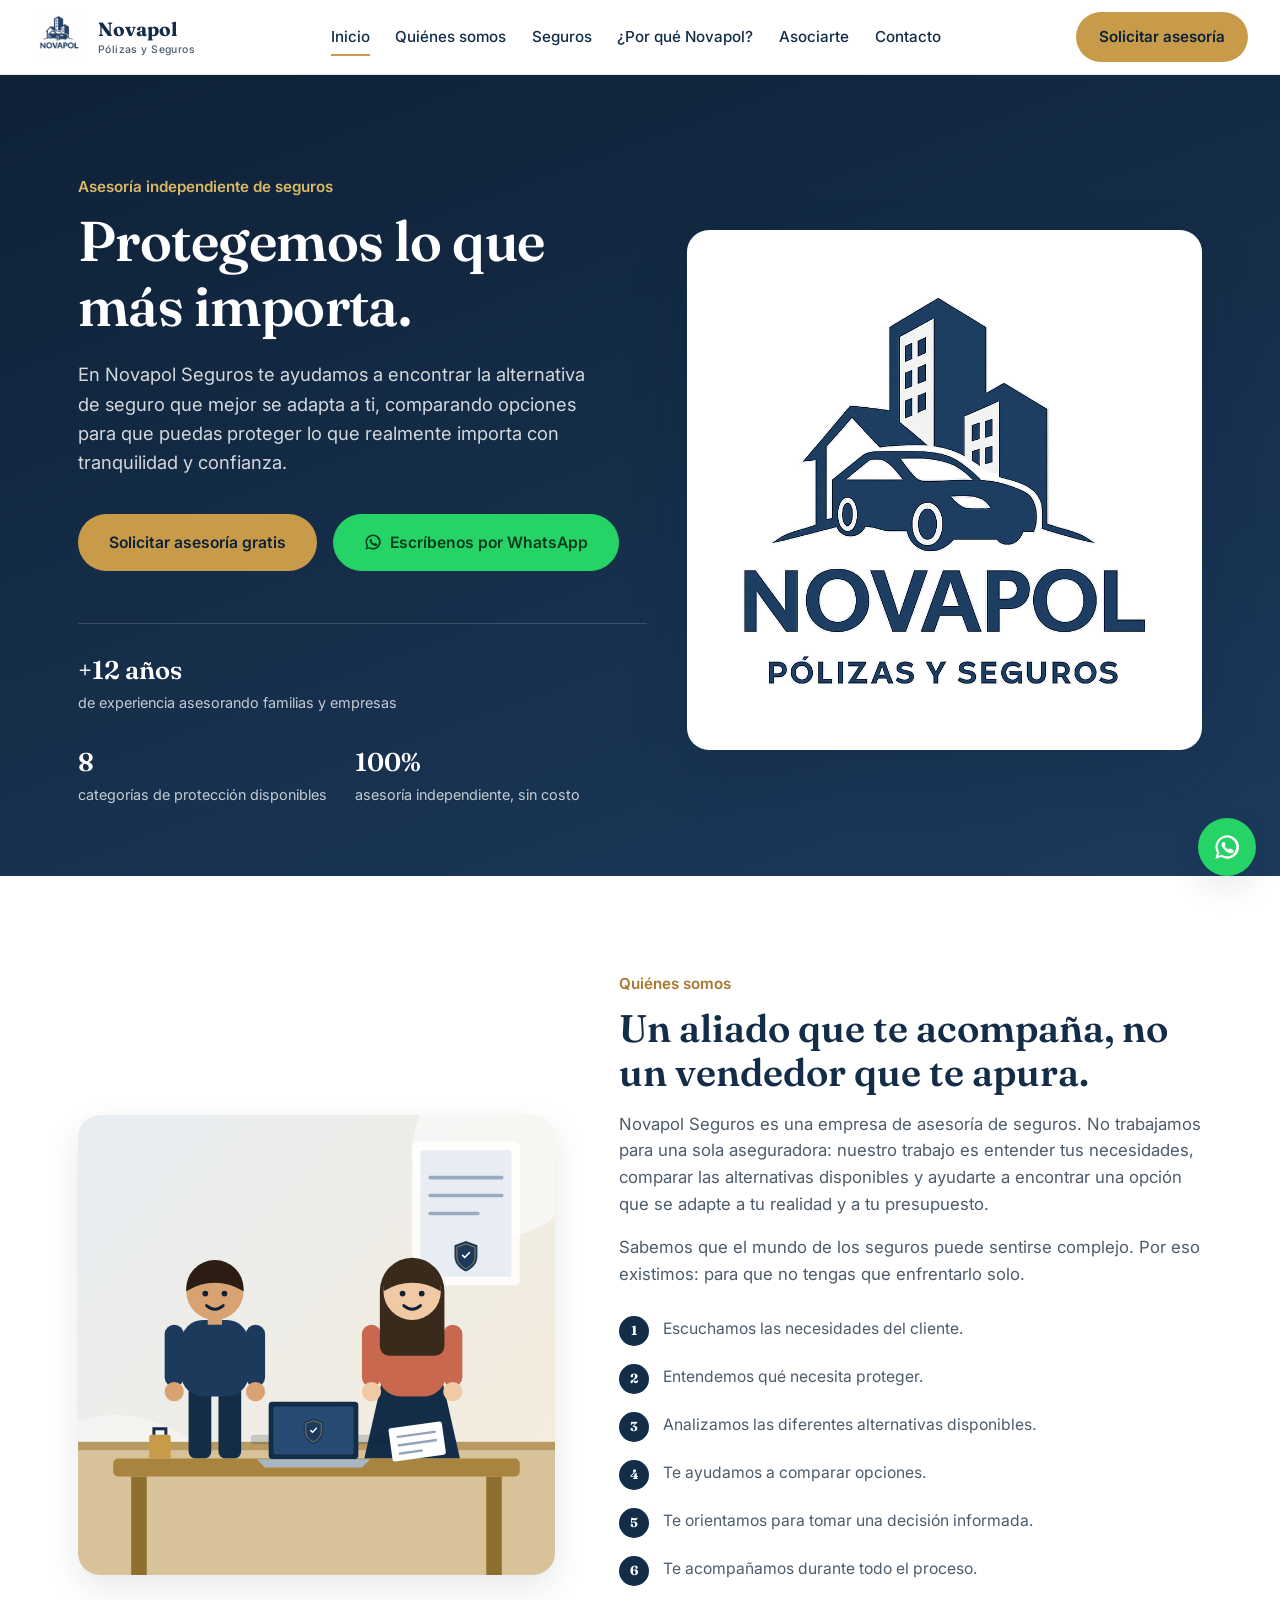
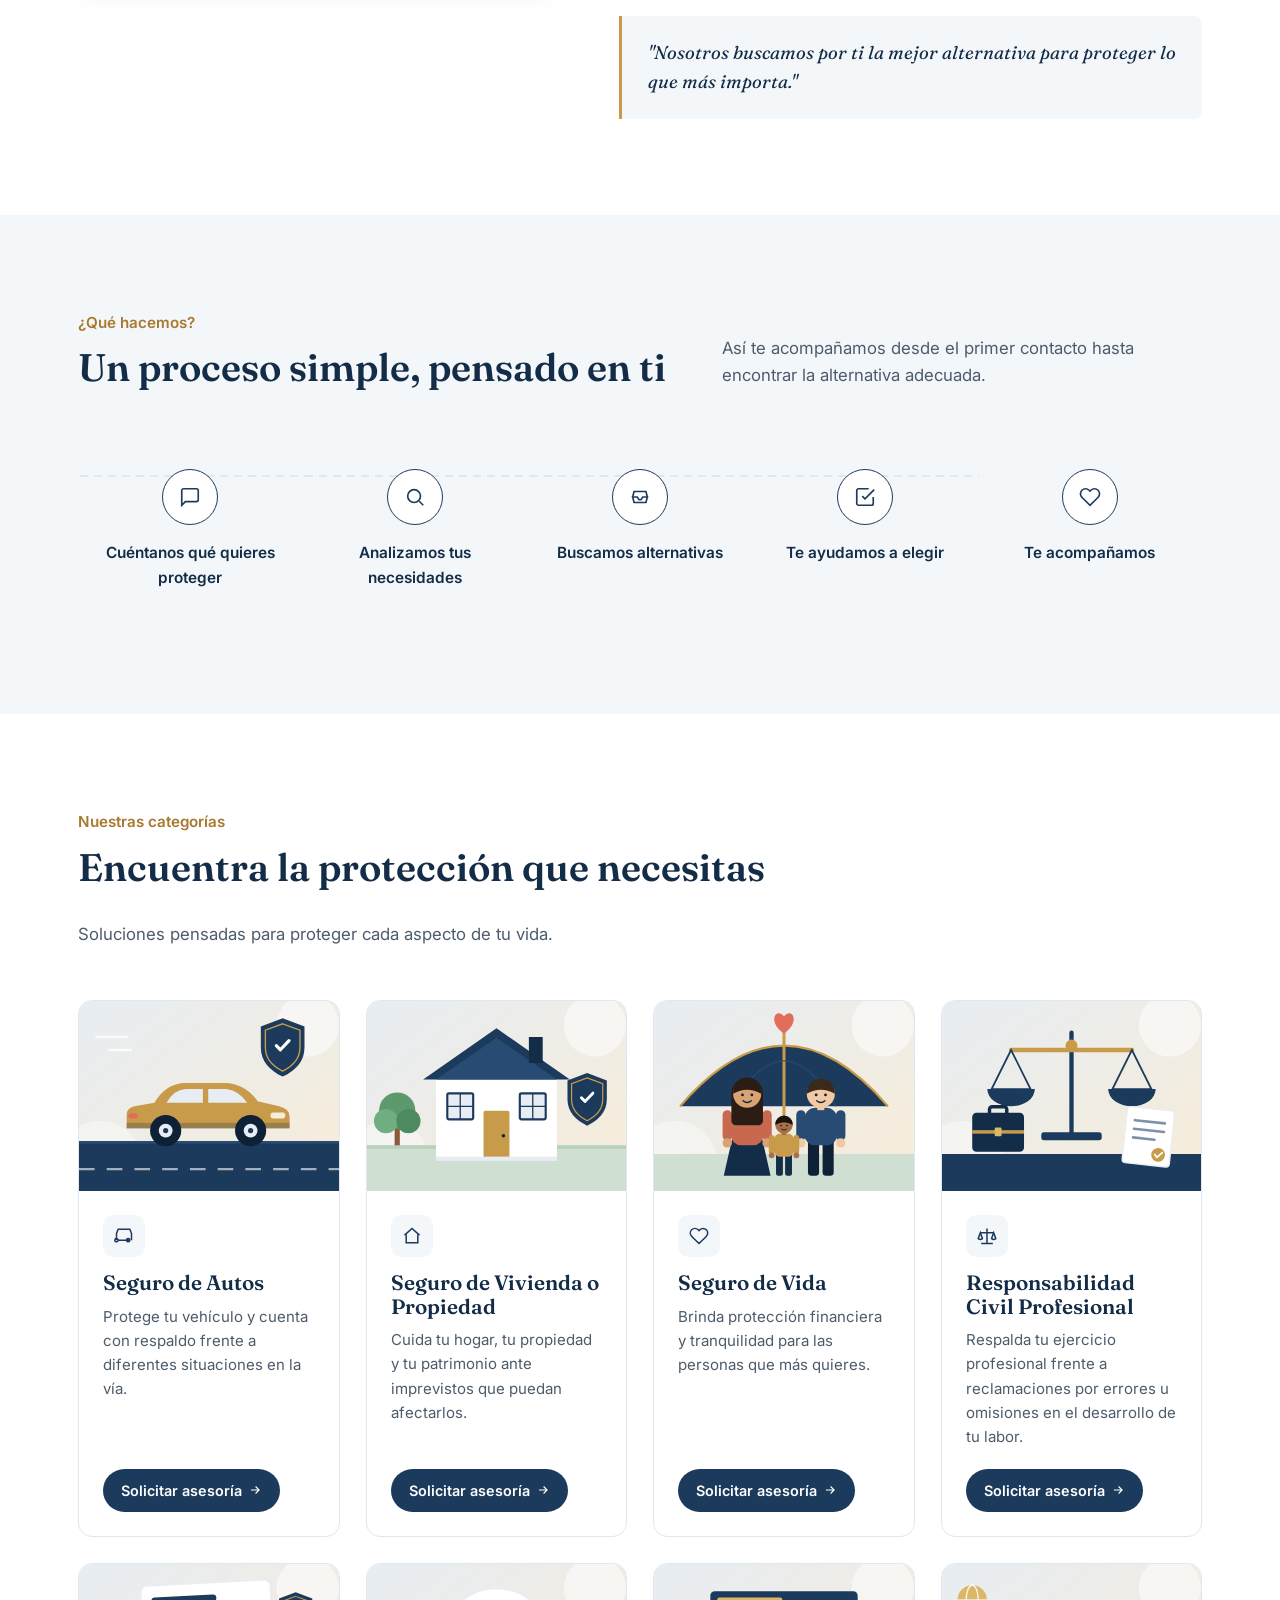
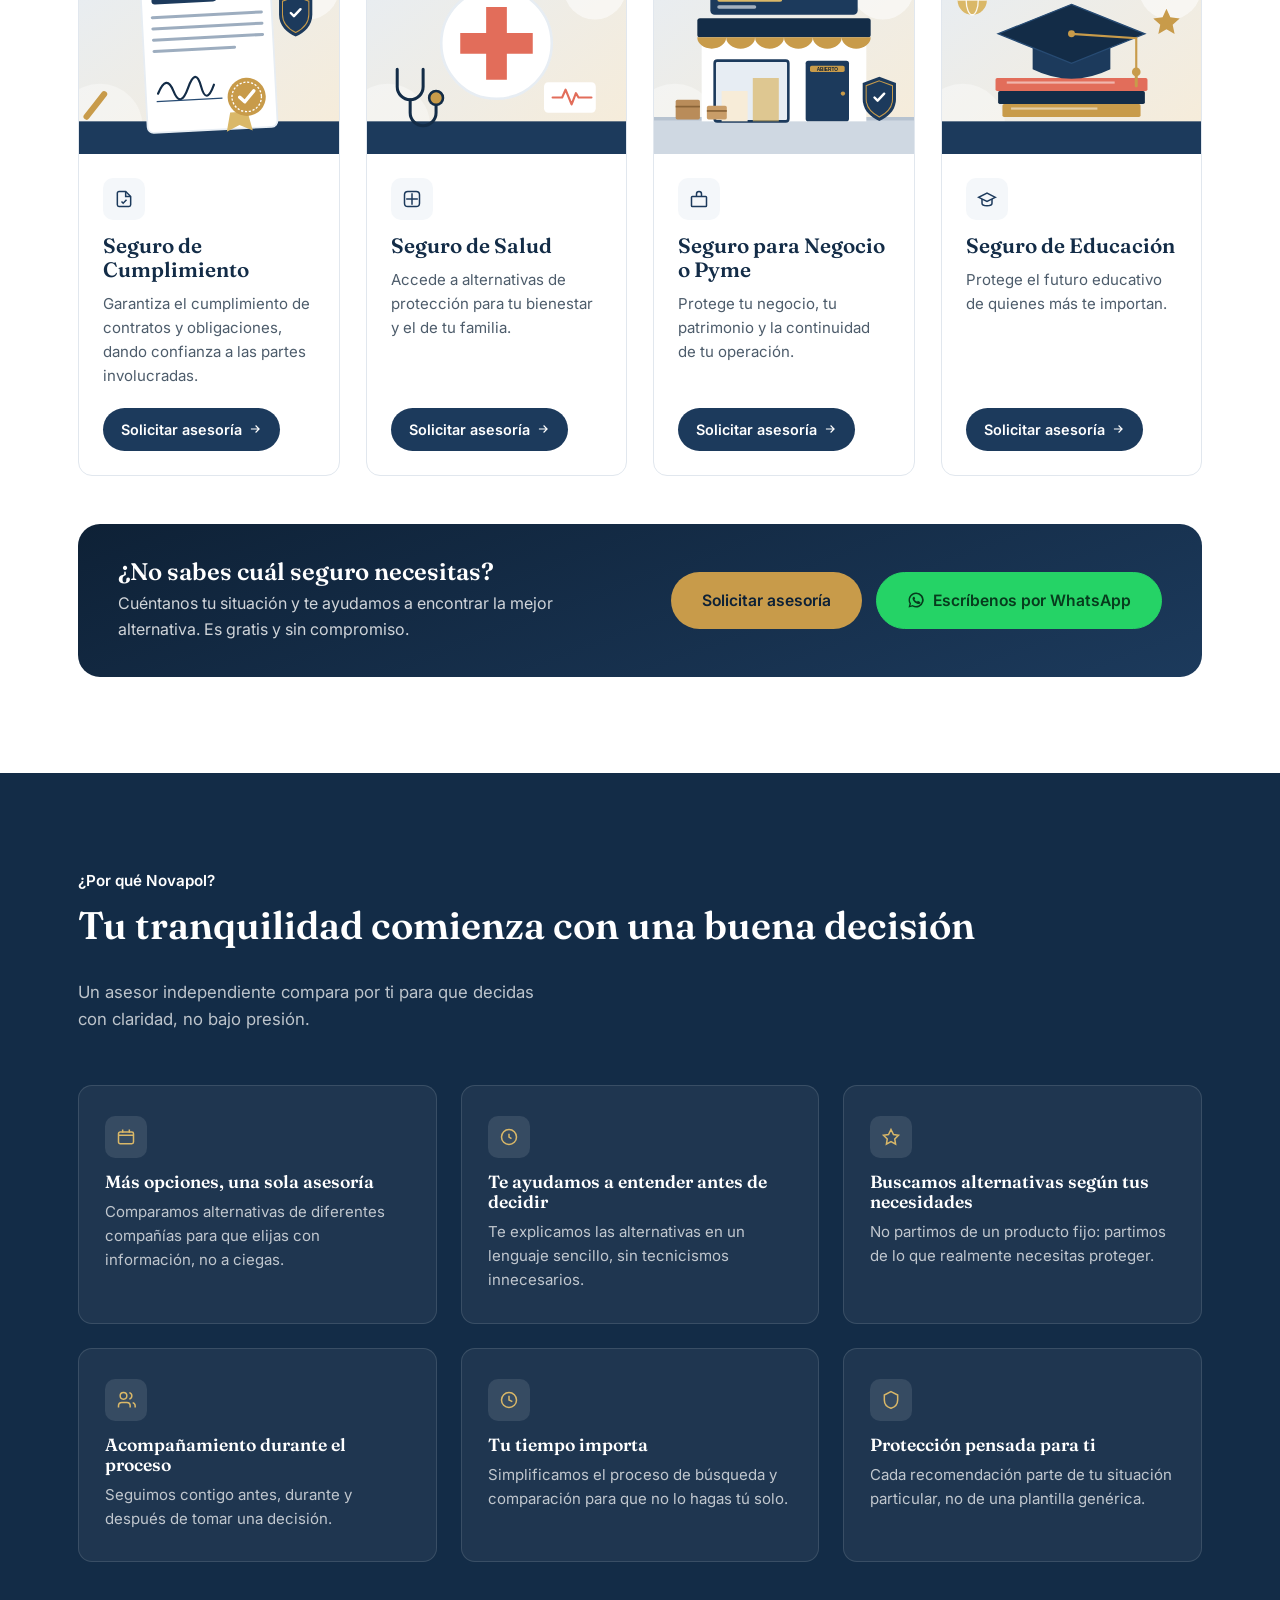
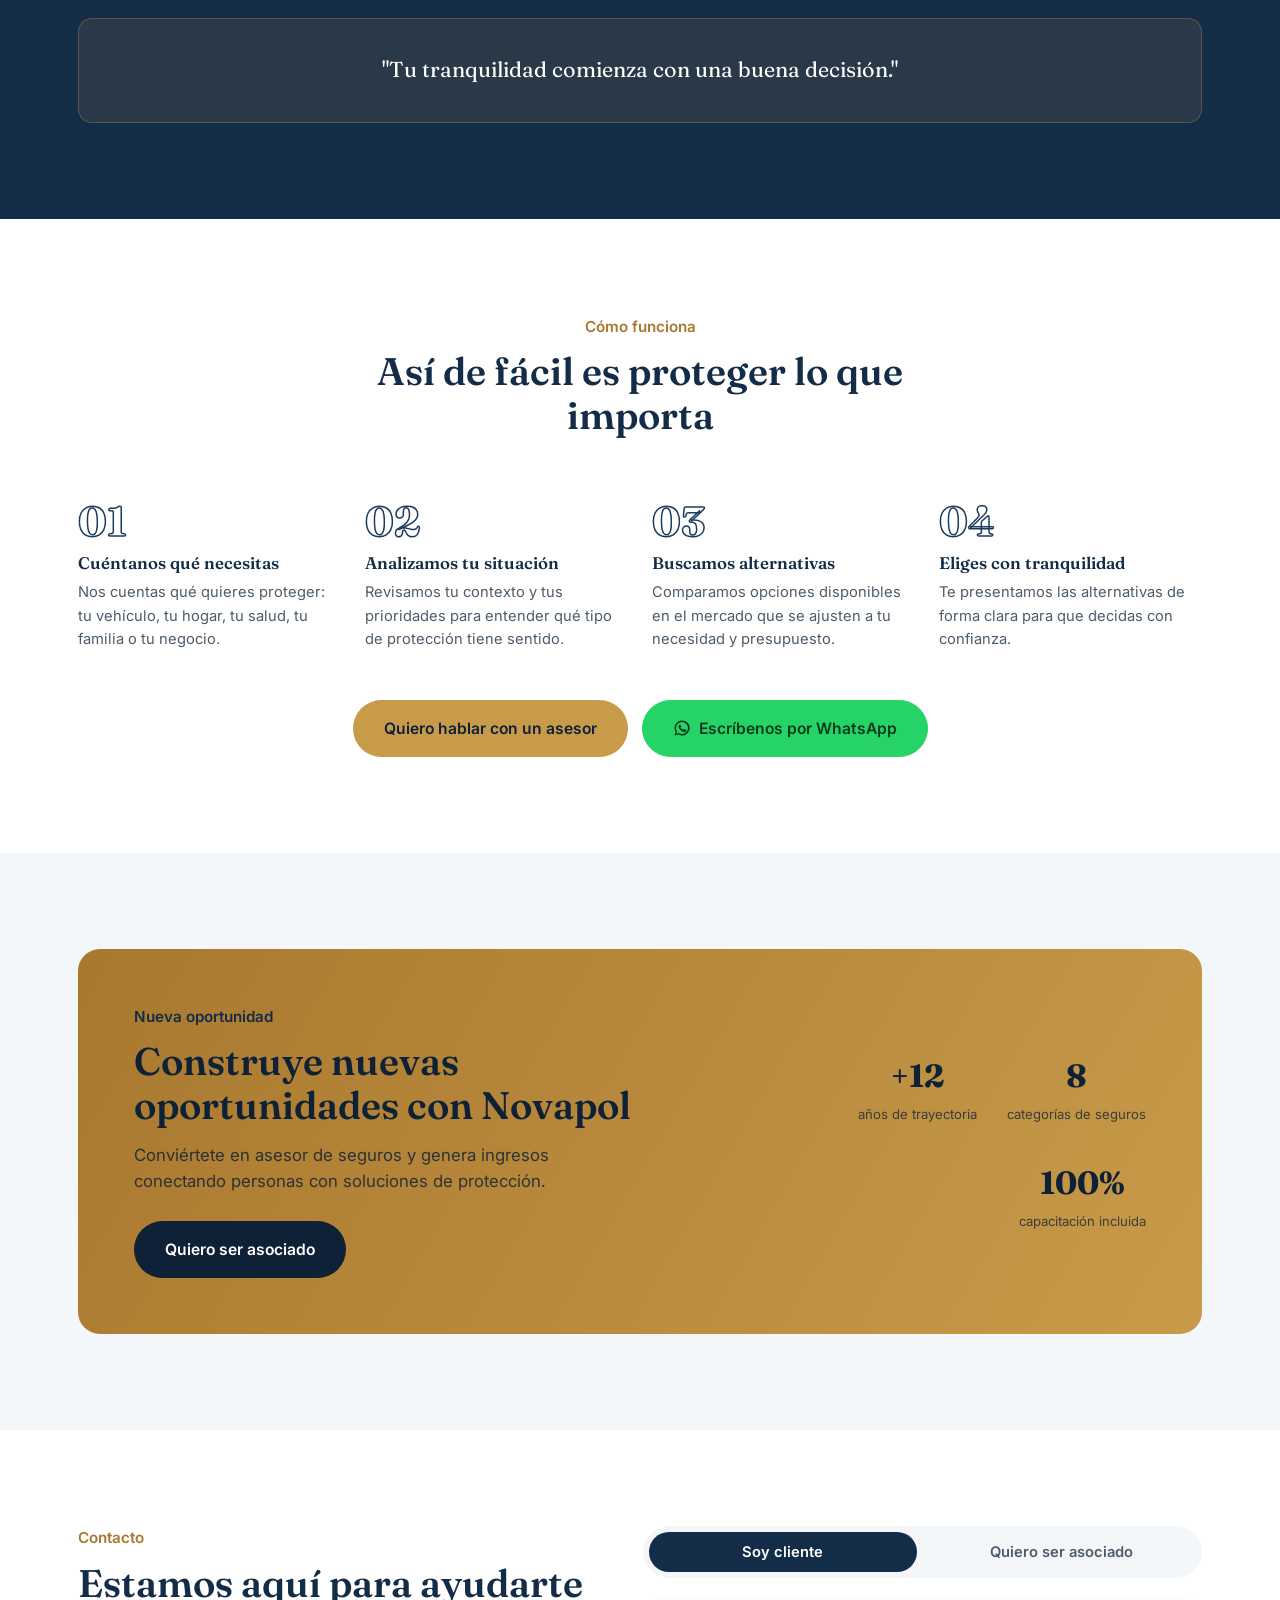
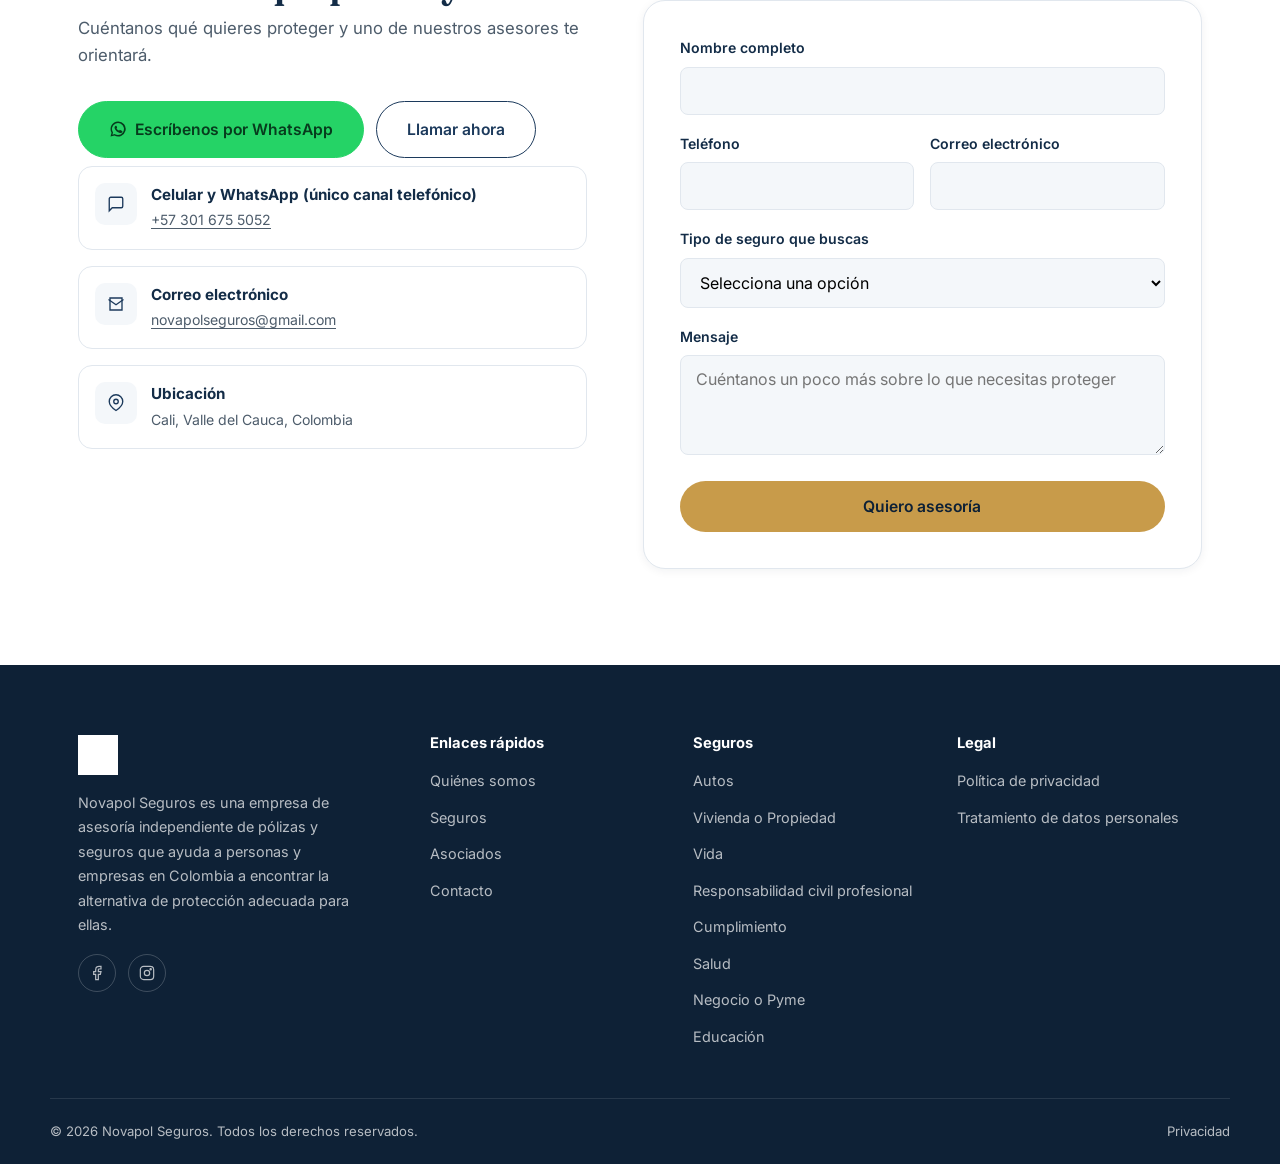
==== commit f7764b73: "Add files via upload" ====
--- a/index.html
+++ b/index.html
@@ -6,7 +6,7 @@
 <title>Novapol Seguros | Asesoría de pólizas y seguros en Cali, Colombia</title>
 <meta name="description" content="En Novapol Seguros te ayudamos a encontrar la alternativa de seguro que mejor se adapta a ti. Comparamos opciones de autos, vivienda o propiedad, vida, responsabilidad civil profesional, cumplimiento, salud, negocio o pyme y educación con asesoría cercana y transparente.">
 <meta name="keywords" content="asesoría de seguros, seguros Colombia, seguros Cali, seguro de autos, seguro de vida, seguro de salud, seguro de vivienda, seguro de cumplimiento, responsabilidad civil profesional, seguro pyme, seguro educativo, corredor de seguros">
-<link rel="canonical" href="https://www.novapolseguros.com/">
+<link rel="canonical" href="https://novapolseguros.com/">
 
 <!-- Open Graph -->
 <meta property="og:type" content="website">
@@ -33,6 +33,7 @@
   "description": "Asesoría independiente de pólizas y seguros en Cali, Colombia.",
   "areaServed": "CO",
   "email": "novapolseguros@gmail.com",
+  "sameAs": ["https://www.facebook.com/share/1DgfGYFvQV/", "https://www.instagram.com/novapolseguros"],
   "telephone": "+573016755052",
   "address": {"@type": "PostalAddress", "addressLocality": "Cali", "addressRegion": "Valle del Cauca", "addressCountry": "CO"},
   "image": "images/logo-full.png"
@@ -512,7 +513,7 @@
           </div>
           <div class="checkbox-field">
             <input type="checkbox" id="a-datos" name="autoriza_tratamiento_datos" data-required>
-            <label for="a-datos">Autorizo el tratamiento de mis datos personales conforme a la política de privacidad de Novapol Seguros.</label>
+            <label for="a-datos">Autorizo el tratamiento de mis datos personales conforme a la <a href="privacidad.html" target="_blank" rel="noopener">política de privacidad</a> de Novapol Seguros.</label>
           </div>
           <button type="submit" class="btn btn-primary btn-block">Quiero comenzar</button>
         </form>
@@ -528,9 +529,8 @@
       <img src="images/logo-icon.png" alt="Novapol Seguros">
       <p>Novapol Seguros es una empresa de asesoría independiente de pólizas y seguros que ayuda a personas y empresas en Colombia a encontrar la alternativa de protección adecuada para ellas.</p>
       <div class="social-row">
-        <a href="#" aria-label="Facebook"><svg width="16" height="16" viewBox="0 0 24 24" fill="none" stroke="currentColor" stroke-width="1.8"><path d="M18 2h-3a5 5 0 0 0-5 5v3H7v4h3v8h4v-8h3l1-4h-4V7a1 1 0 0 1 1-1h3z"/></svg></a>
-        <a href="#" aria-label="Instagram"><svg width="16" height="16" viewBox="0 0 24 24" fill="none" stroke="currentColor" stroke-width="1.8"><rect x="2" y="2" width="20" height="20" rx="5"/><circle cx="12" cy="12" r="4"/><circle cx="17.5" cy="6.5" r="1"/></svg></a>
-        <a href="#" aria-label="LinkedIn"><svg width="16" height="16" viewBox="0 0 24 24" fill="none" stroke="currentColor" stroke-width="1.8"><path d="M16 8a6 6 0 0 1 6 6v7h-4v-7a2 2 0 0 0-4 0v7h-4V8h4v2a6 6 0 0 1 2-2z"/><rect x="2" y="9" width="4" height="12"/><circle cx="4" cy="4" r="2"/></svg></a>
+        <a href="https://www.facebook.com/share/1DgfGYFvQV/" target="_blank" rel="noopener noreferrer" aria-label="Facebook de Novapol Seguros"><svg width="16" height="16" viewBox="0 0 24 24" fill="none" stroke="currentColor" stroke-width="1.8"><path d="M18 2h-3a5 5 0 0 0-5 5v3H7v4h3v8h4v-8h3l1-4h-4V7a1 1 0 0 1 1-1h3z"/></svg></a>
+        <a href="https://www.instagram.com/novapolseguros" target="_blank" rel="noopener noreferrer" aria-label="Instagram de Novapol Seguros"><svg width="16" height="16" viewBox="0 0 24 24" fill="none" stroke="currentColor" stroke-width="1.8"><rect x="2" y="2" width="20" height="20" rx="5"/><circle cx="12" cy="12" r="4"/><circle cx="17.5" cy="6.5" r="1"/></svg></a>
       </div>
     </div>
 
@@ -561,9 +561,8 @@
     <div class="footer-col">
       <h4>Legal</h4>
       <ul>
-        <li><a href="#">Política de privacidad</a></li>
-        <li><a href="#">Tratamiento de datos personales</a></li>
-        <li><a href="#">Términos y condiciones</a></li>
+        <li><a href="privacidad.html">Política de privacidad</a></li>
+        <li><a href="tratamiento-datos.html">Tratamiento de datos personales</a></li>
       </ul>
     </div>
   </div>
@@ -571,8 +570,7 @@
   <div class="wrap footer-bottom">
     <span>© 2026 Novapol Seguros. Todos los derechos reservados.</span>
     <span>
-      <a href="#">Privacidad</a>
-      <a href="#">Términos</a>
+      <a href="privacidad.html">Privacidad</a>
     </span>
   </div>
 </footer>
--- a/css/styles.css
+++ b/css/styles.css
@@ -558,3 +558,25 @@
 .header-actions .btn{white-space:nowrap;padding:12px 22px;font-size:.95rem;}
 .mobile-menu{top:75px;}
 @media (max-width:1100px){.header-inner{padding:8px 20px;}.brand img{height:48px;}.mobile-menu{top:65px;}}
+
+/* ---------- Páginas legales ---------- */
+.legal-page{padding:48px 0 72px;background:var(--white);}
+.legal-wrap{max-width:820px;}
+.legal-crumbs{font-size:.9rem;color:var(--navy-600,#4a6079);margin-bottom:18px;}
+.legal-crumbs a{text-decoration:underline;text-underline-offset:3px;}
+.legal-page h1{font-size:clamp(1.9rem,4vw,2.6rem);line-height:1.15;margin-bottom:14px;}
+.legal-lead{font-size:1.08rem;color:#4a5a6c;margin-bottom:22px;}
+.legal-contact{background:#f4f7fa;border-left:4px solid var(--gold-500,#c89b4a);border-radius:10px;padding:16px 20px;margin-bottom:34px;line-height:1.8;font-size:.98rem;}
+.legal-contact a{text-decoration:underline;text-underline-offset:3px;}
+.legal-body h2{font-size:1.35rem;margin:36px 0 12px;}
+.legal-body h3{font-size:1.1rem;margin:24px 0 8px;}
+.legal-body p{margin:0 0 14px;line-height:1.75;}
+.legal-body ul,.legal-body ol{margin:0 0 18px 1.3rem;line-height:1.75;}
+.legal-body li{margin-bottom:6px;}
+.legal-body a{text-decoration:underline;text-underline-offset:3px;}
+.table-scroll{overflow-x:auto;margin:0 0 22px;}
+.legal-body table{width:100%;border-collapse:collapse;font-size:.95rem;}
+.legal-body th,.legal-body td{border:1px solid #d8e0e8;padding:10px 12px;text-align:left;vertical-align:top;}
+.legal-body th{background:#f4f7fa;}
+.legal-updated{margin-top:34px;padding-top:18px;border-top:1px solid #e3e9ef;color:#5b6b7c;font-size:.92rem;}
+.legal-back{margin-top:22px;}
